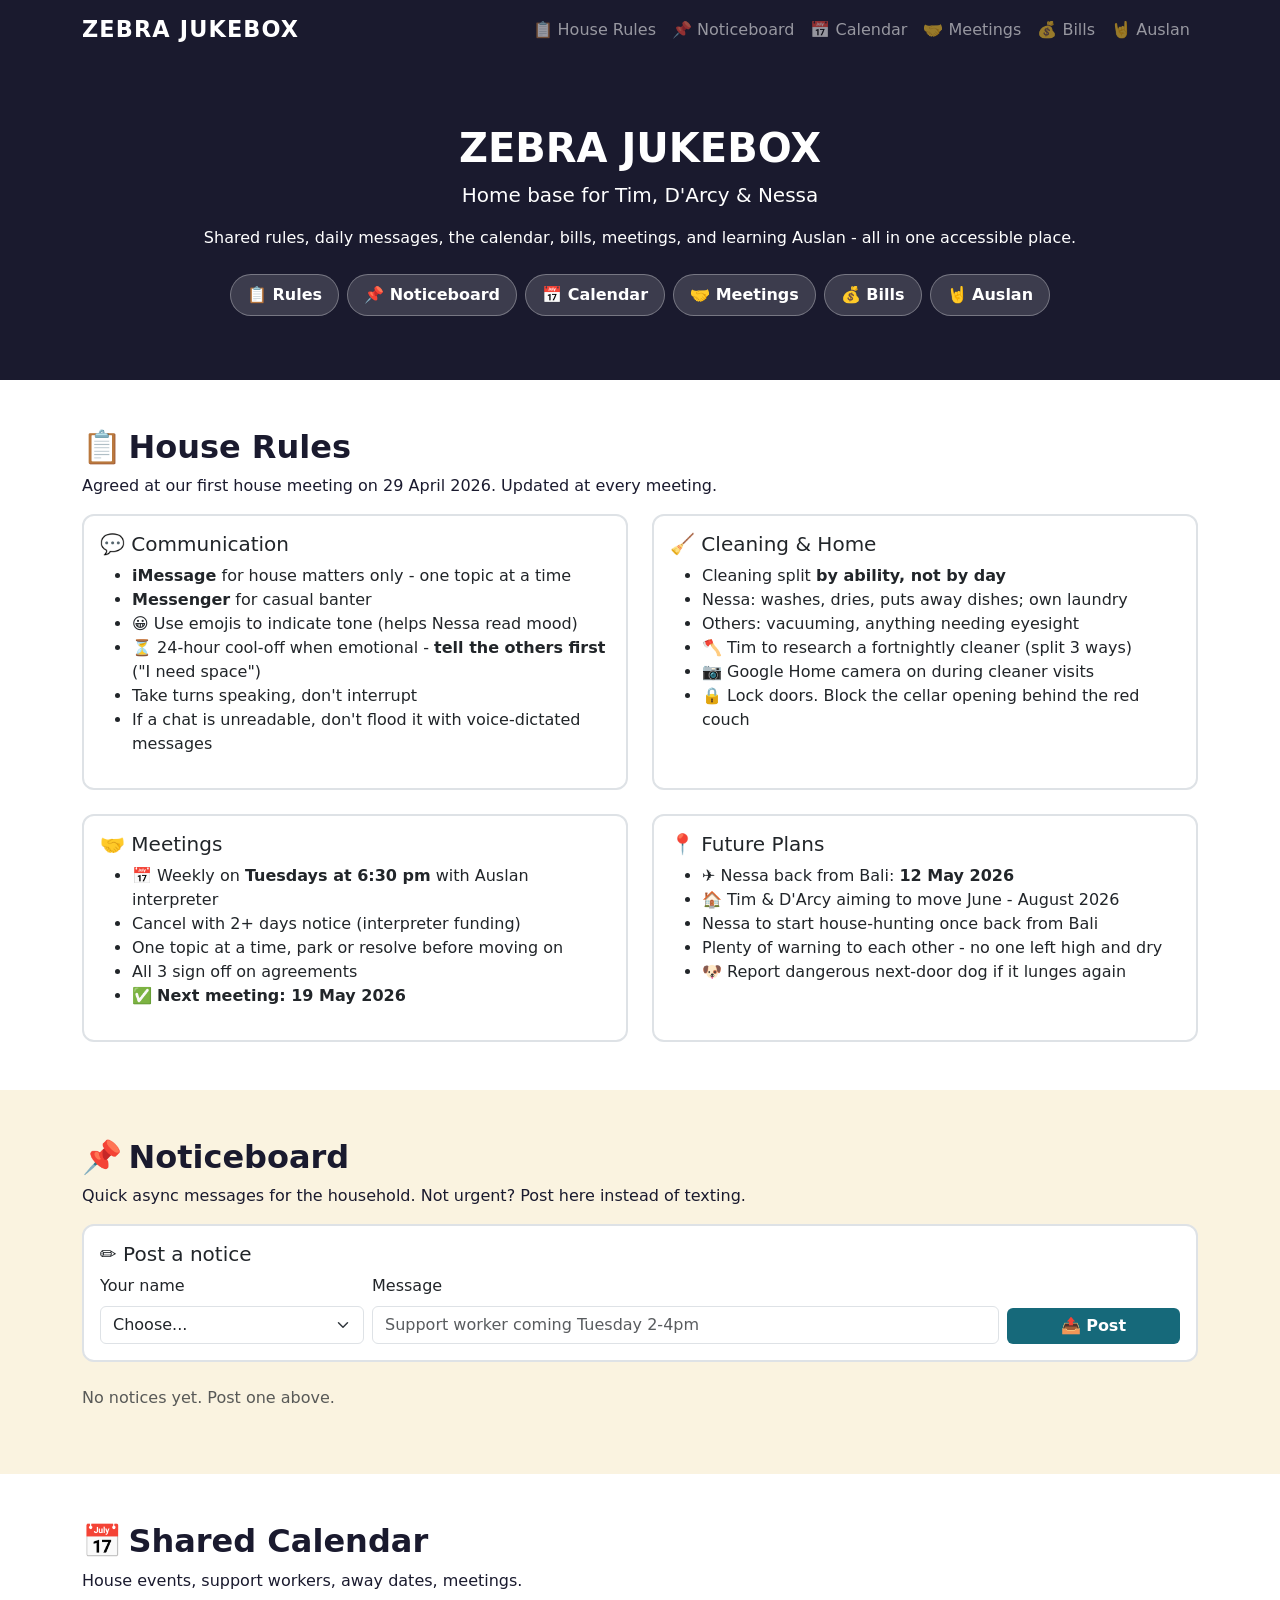
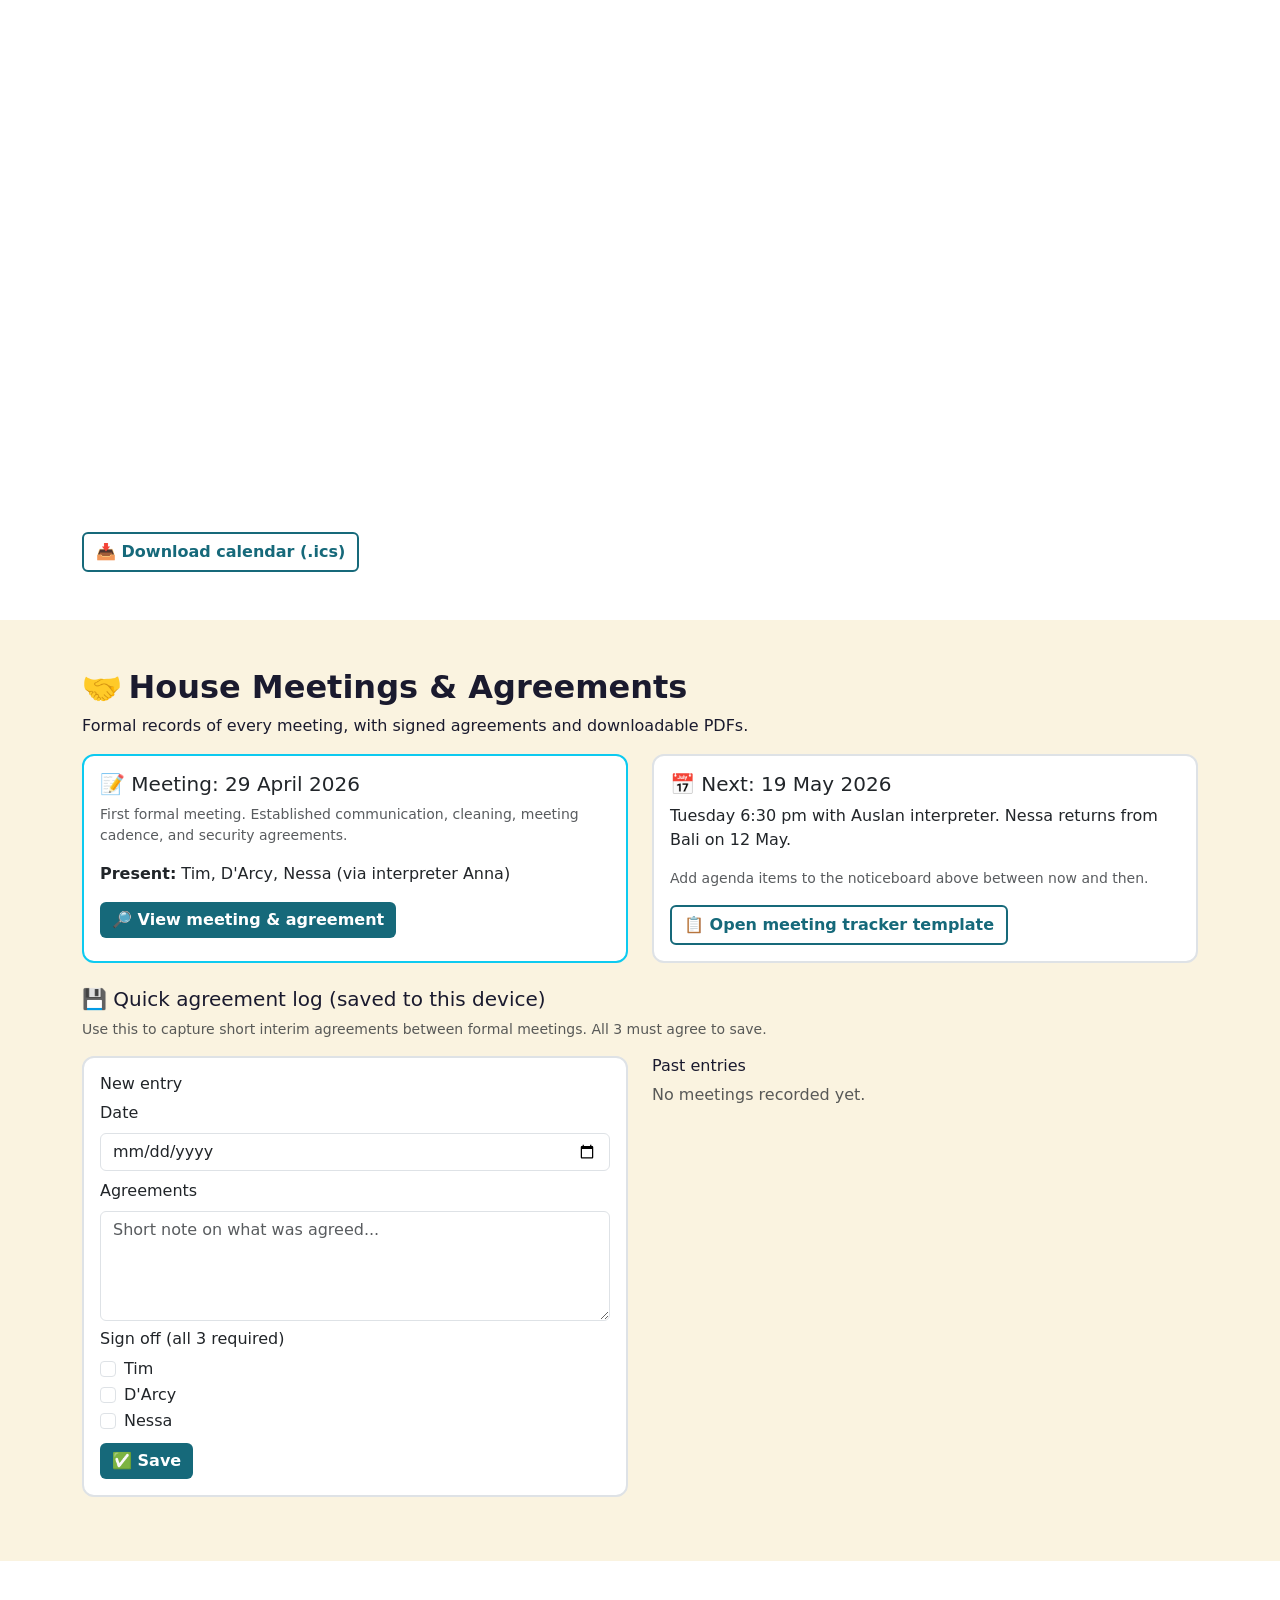
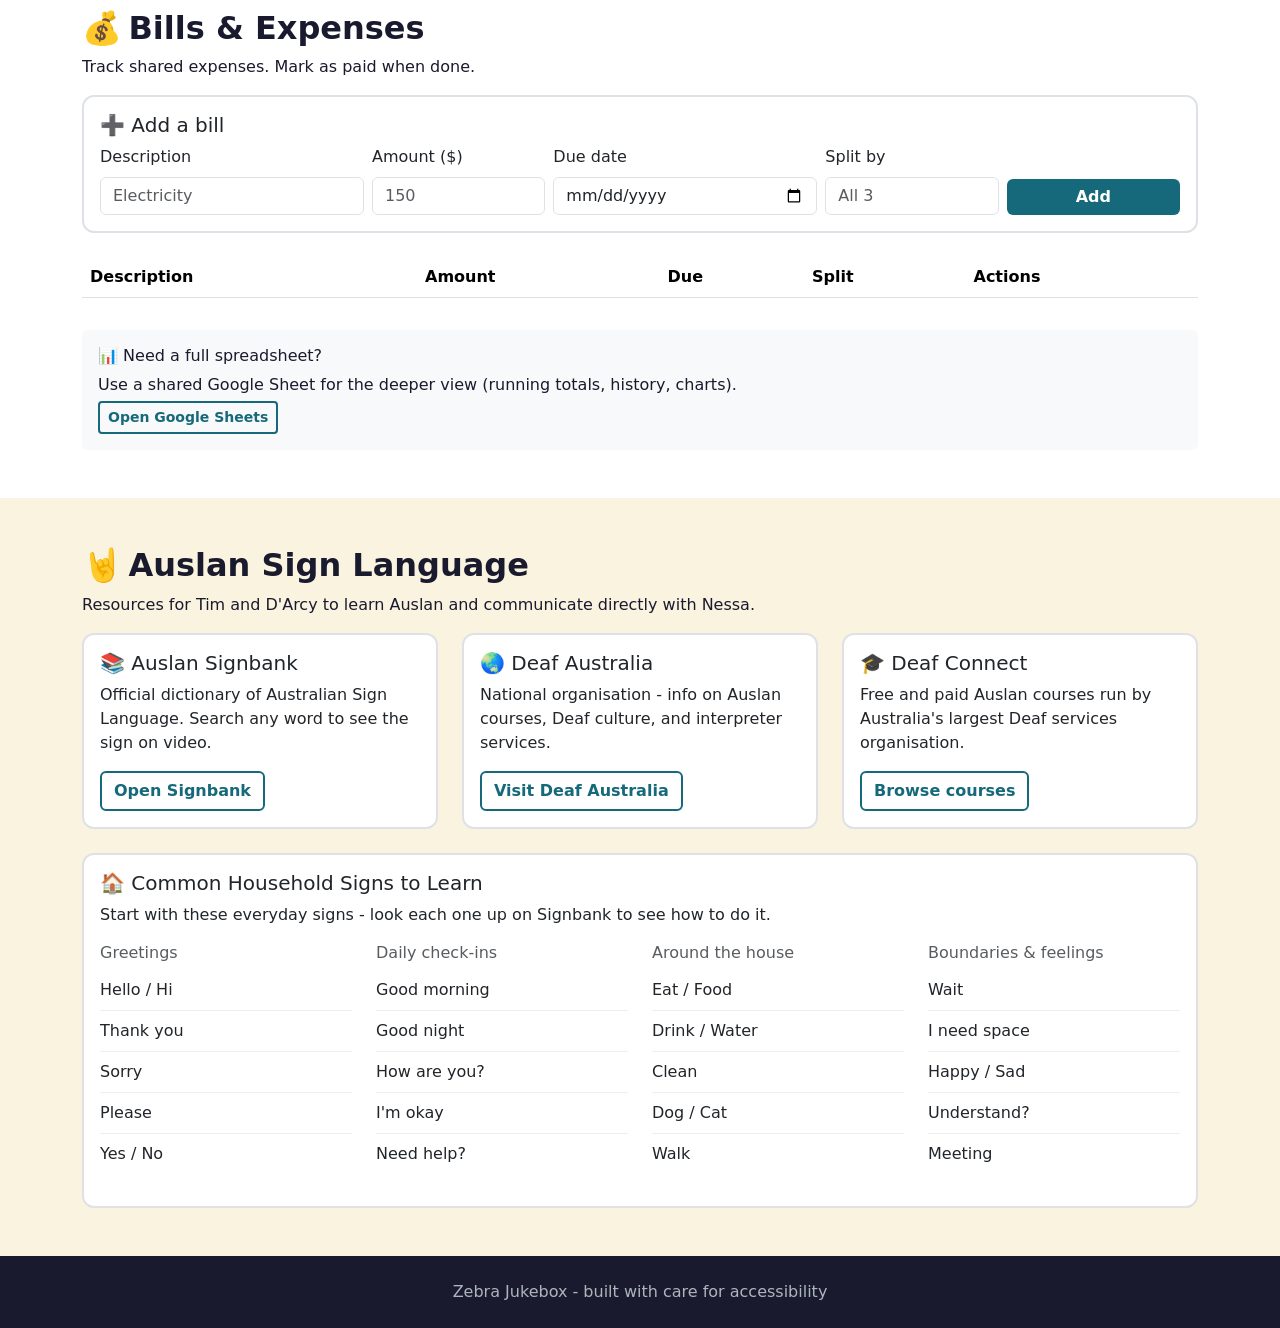
==== index.html @ fd2186f1 "Initial commit" ====
<!DOCTYPE html>
<html lang="en">
<head>
  <meta charset="UTF-8">
  <meta name="viewport" content="width=device-width, initial-scale=1.0">
  <title>Zebra Jukebox - Housemate Hub</title>
  <link rel="stylesheet" href="https://cdn.jsdelivr.net/npm/bootstrap@5.3.3/dist/css/bootstrap.min.css">
  <link rel="stylesheet" href="style.css">
</head>
<body>

<!-- Screen reader announcements -->
<div id="sr-announce" class="visually-hidden" aria-live="polite" aria-atomic="true"></div>

<!-- Skip link -->
<a href="#main" class="skip-link">Skip to main content</a>

<!-- Navbar -->
<nav class="navbar navbar-expand-lg navbar-dark sticky-top" aria-label="Main navigation">
  <div class="container">
    <a class="navbar-brand" href="#">ZEBRA JUKEBOX</a>
    <button class="navbar-toggler" type="button" data-bs-toggle="collapse" data-bs-target="#navbarNav"
      aria-controls="navbarNav" aria-expanded="false" aria-label="Toggle navigation">
      <span class="navbar-toggler-icon"></span>
    </button>
    <div class="collapse navbar-collapse" id="navbarNav">
      <ul class="navbar-nav ms-auto">
        <li class="nav-item"><a class="nav-link" href="#rules"><span aria-hidden="true">&#128203;</span> House Rules</a></li>
        <li class="nav-item"><a class="nav-link" href="#noticeboard"><span aria-hidden="true">&#128204;</span> Noticeboard</a></li>
        <li class="nav-item"><a class="nav-link" href="#calendar"><span aria-hidden="true">&#128197;</span> Calendar</a></li>
        <li class="nav-item"><a class="nav-link" href="#meetings"><span aria-hidden="true">&#129309;</span> Meetings</a></li>
        <li class="nav-item"><a class="nav-link" href="#bills"><span aria-hidden="true">&#128176;</span> Bills</a></li>
        <li class="nav-item"><a class="nav-link" href="#auslan"><span aria-hidden="true">&#129304;</span> Auslan</a></li>
      </ul>
    </div>
  </div>
</nav>

<main id="main">

  <!-- Hero -->
  <section class="hero" aria-labelledby="hero-heading">
    <div class="container text-center">
      <h1 id="hero-heading">ZEBRA JUKEBOX</h1>
      <p class="lead">Home base for Tim, D'Arcy &amp; Nessa</p>
      <p>Shared rules, daily messages, the calendar, bills, meetings, and learning Auslan - all in one accessible place.</p>
      <nav class="quick-links" aria-label="Quick navigation">
        <a href="#rules"><span aria-hidden="true">&#128203;</span> Rules</a>
        <a href="#noticeboard"><span aria-hidden="true">&#128204;</span> Noticeboard</a>
        <a href="#calendar"><span aria-hidden="true">&#128197;</span> Calendar</a>
        <a href="#meetings"><span aria-hidden="true">&#129309;</span> Meetings</a>
        <a href="#bills"><span aria-hidden="true">&#128176;</span> Bills</a>
        <a href="#auslan"><span aria-hidden="true">&#129304;</span> Auslan</a>
      </nav>
    </div>
  </section>

  <!-- HOUSE RULES (first) -->
  <section id="rules" aria-labelledby="rules-heading">
    <div class="container">
      <h2 id="rules-heading"><span aria-hidden="true" class="section-icon">&#128203;</span>House Rules</h2>
      <p>Agreed at our first house meeting on 29 April 2026. Updated at every meeting.</p>

      <div class="row g-4">
        <div class="col-md-6">
          <div class="card h-100">
            <div class="card-body">
              <h3 class="h5"><span aria-hidden="true">&#128172;</span> Communication</h3>
              <ul>
                <li><strong>iMessage</strong> for house matters only - one topic at a time</li>
                <li><strong>Messenger</strong> for casual banter</li>
                <li><span aria-hidden="true">&#128512;</span> Use emojis to indicate tone (helps Nessa read mood)</li>
                <li><span aria-hidden="true">&#9203;</span> 24-hour cool-off when emotional - <strong>tell the others first</strong> ("I need space")</li>
                <li>Take turns speaking, don't interrupt</li>
                <li>If a chat is unreadable, don't flood it with voice-dictated messages</li>
              </ul>
            </div>
          </div>
        </div>
        <div class="col-md-6">
          <div class="card h-100">
            <div class="card-body">
              <h3 class="h5"><span aria-hidden="true">&#129529;</span> Cleaning &amp; Home</h3>
              <ul>
                <li>Cleaning split <strong>by ability, not by day</strong></li>
                <li>Nessa: washes, dries, puts away dishes; own laundry</li>
                <li>Others: vacuuming, anything needing eyesight</li>
                <li><span aria-hidden="true">&#129683;</span> Tim to research a fortnightly cleaner (split 3 ways)</li>
                <li><span aria-hidden="true">&#128247;</span> Google Home camera on during cleaner visits</li>
                <li><span aria-hidden="true">&#128274;</span> Lock doors. Block the cellar opening behind the red couch</li>
              </ul>
            </div>
          </div>
        </div>
        <div class="col-md-6">
          <div class="card h-100">
            <div class="card-body">
              <h3 class="h5"><span aria-hidden="true">&#129309;</span> Meetings</h3>
              <ul>
                <li><span aria-hidden="true">&#128197;</span> Weekly on <strong>Tuesdays at 6:30 pm</strong> with Auslan interpreter</li>
                <li>Cancel with 2+ days notice (interpreter funding)</li>
                <li>One topic at a time, park or resolve before moving on</li>
                <li>All 3 sign off on agreements</li>
                <li><span aria-hidden="true">&#9989;</span> <strong>Next meeting: 19 May 2026</strong></li>
              </ul>
            </div>
          </div>
        </div>
        <div class="col-md-6">
          <div class="card h-100">
            <div class="card-body">
              <h3 class="h5"><span aria-hidden="true">&#128205;</span> Future Plans</h3>
              <ul>
                <li><span aria-hidden="true">&#9992;&#65039;</span> Nessa back from Bali: <strong>12 May 2026</strong></li>
                <li><span aria-hidden="true">&#127968;</span> Tim &amp; D'Arcy aiming to move June - August 2026</li>
                <li>Nessa to start house-hunting once back from Bali</li>
                <li>Plenty of warning to each other - no one left high and dry</li>
                <li><span aria-hidden="true">&#128054;</span> Report dangerous next-door dog if it lunges again</li>
              </ul>
            </div>
          </div>
        </div>
      </div>
    </div>
  </section>

  <!-- NOTICEBOARD -->
  <section id="noticeboard" aria-labelledby="notice-heading">
    <div class="container">
      <h2 id="notice-heading"><span aria-hidden="true" class="section-icon">&#128204;</span>Noticeboard</h2>
      <p>Quick async messages for the household. Not urgent? Post here instead of texting.</p>

      <div class="card mb-4">
        <div class="card-body">
          <h3 class="h5"><span aria-hidden="true">&#9999;&#65039;</span> Post a notice</h3>
          <div class="row g-2">
            <div class="col-md-3">
              <label for="notice-from" class="form-label">Your name</label>
              <select class="form-select" id="notice-from">
                <option value="">Choose...</option>
                <option>Tim</option>
                <option>D'Arcy</option>
                <option>Nessa</option>
              </select>
            </div>
            <div class="col-md-7">
              <label for="notice-msg" class="form-label">Message</label>
              <input type="text" class="form-control" id="notice-msg" placeholder="Support worker coming Tuesday 2-4pm">
            </div>
            <div class="col-md-2 d-flex align-items-end">
              <button class="btn btn-zj w-100" onclick="addNotice()">
                <span aria-hidden="true">&#128228;</span> Post
              </button>
            </div>
          </div>
        </div>
      </div>

      <div id="notices-list" aria-label="Posted notices"></div>
    </div>
  </section>

  <!-- CALENDAR -->
  <section id="calendar" aria-labelledby="cal-heading">
    <div class="container">
      <h2 id="cal-heading"><span aria-hidden="true" class="section-icon">&#128197;</span>Shared Calendar</h2>
      <p>House events, support workers, away dates, meetings.</p>

      <iframe class="calendar-iframe"
        src="https://calendar.google.com/calendar/embed?src=507b7b991e14cd767316d0cd3e65ece99f342fbd92d24ec25e9daf4a44a866b8%40group.calendar.google.com&ctz=Australia%2FPerth"
        title="Shared house Google Calendar"
        loading="lazy"></iframe>

      <div class="mt-3">
        <a href="https://calendar.google.com/calendar/ical/507b7b991e14cd767316d0cd3e65ece99f342fbd92d24ec25e9daf4a44a866b8%40group.calendar.google.com/private-b4e242bc9c3e9f619cc2512376150fb9/basic.ics"
          class="btn btn-outline-zj" download>
          <span aria-hidden="true">&#128229;</span> Download calendar (.ics)
        </a>
      </div>
    </div>
  </section>

  <!-- MEETINGS -->
  <section id="meetings" aria-labelledby="meetings-heading">
    <div class="container">
      <h2 id="meetings-heading"><span aria-hidden="true" class="section-icon">&#129309;</span>House Meetings &amp; Agreements</h2>
      <p>Formal records of every meeting, with signed agreements and downloadable PDFs.</p>

      <div class="row g-4">
        <div class="col-lg-6">
          <div class="card h-100 border-2 border-info">
            <div class="card-body">
              <h3 class="h5"><span aria-hidden="true">&#128221;</span> Meeting: 29 April 2026</h3>
              <p class="text-muted small">First formal meeting. Established communication, cleaning, meeting cadence, and security agreements.</p>
              <p><strong>Present:</strong> Tim, D'Arcy, Nessa (via interpreter Anna)</p>
              <a href="meeting-2026-04-29.html" class="btn btn-zj">
                <span aria-hidden="true">&#128270;</span> View meeting &amp; agreement
              </a>
            </div>
          </div>
        </div>

        <div class="col-lg-6">
          <div class="card h-100">
            <div class="card-body">
              <h3 class="h5"><span aria-hidden="true">&#128197;</span> Next: 19 May 2026</h3>
              <p>Tuesday 6:30 pm with Auslan interpreter. Nessa returns from Bali on 12 May.</p>
              <p class="text-muted small">Add agenda items to the noticeboard above between now and then.</p>
              <a href="minutes-04-29.html" class="btn btn-outline-zj">
                <span aria-hidden="true">&#128203;</span> Open meeting tracker template
              </a>
            </div>
          </div>
        </div>
      </div>

      <!-- Quick local meeting log -->
      <div class="mt-4">
        <h3 class="h5"><span aria-hidden="true">&#128190;</span> Quick agreement log (saved to this device)</h3>
        <p class="text-muted small">Use this to capture short interim agreements between formal meetings. All 3 must agree to save.</p>
        <div class="row">
          <div class="col-lg-6 mb-3">
            <div class="card">
              <div class="card-body">
                <h4 class="h6">New entry</h4>
                <div class="mb-2">
                  <label for="meeting-date" class="form-label">Date</label>
                  <input type="date" class="form-control" id="meeting-date">
                </div>
                <div class="mb-2">
                  <label for="meeting-agreements" class="form-label">Agreements</label>
                  <textarea class="form-control" id="meeting-agreements" rows="4" placeholder="Short note on what was agreed..."></textarea>
                </div>
                <fieldset>
                  <legend class="h6">Sign off (all 3 required)</legend>
                  <div class="form-check"><input class="form-check-input" type="checkbox" id="sig-Tim"><label class="form-check-label" for="sig-Tim">Tim</label></div>
                  <div class="form-check"><input class="form-check-input" type="checkbox" id="sig-DArcy"><label class="form-check-label" for="sig-DArcy">D'Arcy</label></div>
                  <div class="form-check"><input class="form-check-input" type="checkbox" id="sig-Nessa"><label class="form-check-label" for="sig-Nessa">Nessa</label></div>
                </fieldset>
                <button class="btn btn-zj mt-2" onclick="saveMeeting()"><span aria-hidden="true">&#9989;</span> Save</button>
              </div>
            </div>
          </div>
          <div class="col-lg-6">
            <h4 class="h6">Past entries</h4>
            <div id="meetings-list"></div>
          </div>
        </div>
      </div>
    </div>
  </section>

  <!-- BILLS -->
  <section id="bills" aria-labelledby="bills-heading">
    <div class="container">
      <h2 id="bills-heading"><span aria-hidden="true" class="section-icon">&#128176;</span>Bills &amp; Expenses</h2>
      <p>Track shared expenses. Mark as paid when done.</p>

      <div class="card mb-4">
        <div class="card-body">
          <h3 class="h5"><span aria-hidden="true">&#10133;</span> Add a bill</h3>
          <div class="row g-2">
            <div class="col-md-3">
              <label for="bill-desc" class="form-label">Description</label>
              <input type="text" class="form-control" id="bill-desc" placeholder="Electricity">
            </div>
            <div class="col-md-2">
              <label for="bill-amount" class="form-label">Amount ($)</label>
              <input type="number" class="form-control" id="bill-amount" placeholder="150" step="0.01">
            </div>
            <div class="col-md-3">
              <label for="bill-due" class="form-label">Due date</label>
              <input type="date" class="form-control" id="bill-due">
            </div>
            <div class="col-md-2">
              <label for="bill-who" class="form-label">Split by</label>
              <input type="text" class="form-control" id="bill-who" placeholder="All 3">
            </div>
            <div class="col-md-2 d-flex align-items-end">
              <button class="btn btn-zj w-100" onclick="addBill()">Add</button>
            </div>
          </div>
        </div>
      </div>

      <div class="table-responsive">
        <table class="table table-striped" aria-label="Bills and expenses">
          <thead>
            <tr>
              <th scope="col">Description</th>
              <th scope="col">Amount</th>
              <th scope="col">Due</th>
              <th scope="col">Split</th>
              <th scope="col">Actions</th>
            </tr>
          </thead>
          <tbody id="bills-body"></tbody>
        </table>
      </div>

      <div class="mt-3 p-3 bg-light rounded">
        <h3 class="h6"><span aria-hidden="true">&#128202;</span> Need a full spreadsheet?</h3>
        <p class="mb-1">Use a shared Google Sheet for the deeper view (running totals, history, charts).</p>
        <a href="https://docs.google.com/spreadsheets" class="btn btn-sm btn-outline-zj" target="_blank" rel="noopener">
          Open Google Sheets
        </a>
      </div>
    </div>
  </section>

  <!-- AUSLAN -->
  <section id="auslan" aria-labelledby="auslan-heading">
    <div class="container">
      <h2 id="auslan-heading"><span aria-hidden="true" class="section-icon">&#129304;</span>Auslan Sign Language</h2>
      <p>Resources for Tim and D'Arcy to learn Auslan and communicate directly with Nessa.</p>

      <div class="row g-4">
        <div class="col-md-4">
          <div class="card auslan-card h-100">
            <div class="card-body">
              <h3 class="h5"><span aria-hidden="true">&#128218;</span> Auslan Signbank</h3>
              <p>Official dictionary of Australian Sign Language. Search any word to see the sign on video.</p>
              <a href="https://www.auslan.org.au/" class="btn btn-outline-zj" target="_blank" rel="noopener">
                Open Signbank
              </a>
            </div>
          </div>
        </div>
        <div class="col-md-4">
          <div class="card auslan-card h-100">
            <div class="card-body">
              <h3 class="h5"><span aria-hidden="true">&#127759;</span> Deaf Australia</h3>
              <p>National organisation - info on Auslan courses, Deaf culture, and interpreter services.</p>
              <a href="https://deafaustralia.org.au/" class="btn btn-outline-zj" target="_blank" rel="noopener">
                Visit Deaf Australia
              </a>
            </div>
          </div>
        </div>
        <div class="col-md-4">
          <div class="card auslan-card h-100">
            <div class="card-body">
              <h3 class="h5"><span aria-hidden="true">&#127891;</span> Deaf Connect</h3>
              <p>Free and paid Auslan courses run by Australia's largest Deaf services organisation.</p>
              <a href="https://www.deafconnect.org.au/" class="btn btn-outline-zj" target="_blank" rel="noopener">
                Browse courses
              </a>
            </div>
          </div>
        </div>
      </div>

      <div class="card mt-4">
        <div class="card-body">
          <h3 class="h5"><span aria-hidden="true">&#127968;</span> Common Household Signs to Learn</h3>
          <p>Start with these everyday signs - look each one up on Signbank to see how to do it.</p>
          <div class="row">
            <div class="col-sm-6 col-lg-3">
              <h4 class="h6 text-muted">Greetings</h4>
              <ul class="list-unstyled">
                <li class="house-rule">Hello / Hi</li>
                <li class="house-rule">Thank you</li>
                <li class="house-rule">Sorry</li>
                <li class="house-rule">Please</li>
                <li class="house-rule">Yes / No</li>
              </ul>
            </div>
            <div class="col-sm-6 col-lg-3">
              <h4 class="h6 text-muted">Daily check-ins</h4>
              <ul class="list-unstyled">
                <li class="house-rule">Good morning</li>
                <li class="house-rule">Good night</li>
                <li class="house-rule">How are you?</li>
                <li class="house-rule">I'm okay</li>
                <li class="house-rule">Need help?</li>
              </ul>
            </div>
            <div class="col-sm-6 col-lg-3">
              <h4 class="h6 text-muted">Around the house</h4>
              <ul class="list-unstyled">
                <li class="house-rule">Eat / Food</li>
                <li class="house-rule">Drink / Water</li>
                <li class="house-rule">Clean</li>
                <li class="house-rule">Dog / Cat</li>
                <li class="house-rule">Walk</li>
              </ul>
            </div>
            <div class="col-sm-6 col-lg-3">
              <h4 class="h6 text-muted">Boundaries &amp; feelings</h4>
              <ul class="list-unstyled">
                <li class="house-rule">Wait</li>
                <li class="house-rule">I need space</li>
                <li class="house-rule">Happy / Sad</li>
                <li class="house-rule">Understand?</li>
                <li class="house-rule">Meeting</li>
              </ul>
            </div>
          </div>
        </div>
      </div>
    </div>
  </section>

</main>

<footer>
  <div class="container text-center">
    <p class="mb-0">Zebra Jukebox - built with care for accessibility</p>
  </div>
</footer>

<script src="https://cdn.jsdelivr.net/npm/bootstrap@5.3.3/dist/js/bootstrap.bundle.min.js"></script>
<script src="app.js"></script>

</body>
</html>
---- style.css ----
:root {
  --zj-dark: #1a1a2e;
  --zj-teal: #16697a;
  --zj-coral: #db6400;
  --zj-cream: #faf3e0;
  --zj-light: #f8f9fa;
}

.skip-link {
  position: absolute;
  top: -100%;
  left: 0;
  background: var(--zj-dark);
  color: #fff;
  padding: 0.75rem 1.5rem;
  z-index: 9999;
  font-size: 1rem;
}

.skip-link:focus {
  top: 0;
}

body {
  font-family: system-ui, -apple-system, "Segoe UI", Roboto, sans-serif;
  color: #1a1a2e;
  background: var(--zj-cream);
}

h1, h2, h3, h4 {
  font-weight: 700;
}

.navbar {
  background: var(--zj-dark) !important;
}

.navbar-brand {
  font-weight: 800;
  letter-spacing: 0.05em;
  font-size: 1.4rem;
}

section {
  padding: 3rem 0;
}

section:nth-child(even) {
  background: #fff;
}

.card {
  border: 2px solid #dee2e6;
  border-radius: 0.75rem;
}

.card:focus-within {
  outline: 3px solid var(--zj-teal);
  outline-offset: 2px;
}

.btn-zj {
  background: var(--zj-teal);
  color: #fff;
  border: none;
  font-weight: 600;
}

.btn-zj:hover, .btn-zj:focus {
  background: #124e5a;
  color: #fff;
}

.btn-outline-zj {
  border: 2px solid var(--zj-teal);
  color: var(--zj-teal);
  font-weight: 600;
}

.btn-outline-zj:hover, .btn-outline-zj:focus {
  background: var(--zj-teal);
  color: #fff;
}

.hero {
  background: var(--zj-dark);
  color: #fff;
  padding: 4rem 0;
}

.hero h1 {
  font-size: 2.5rem;
}

.badge-status {
  font-size: 0.85rem;
  padding: 0.4em 0.8em;
}

.noticeboard-post {
  border-left: 4px solid var(--zj-teal);
  padding: 0.75rem 1rem;
  margin-bottom: 1rem;
  background: #fff;
  border-radius: 0 0.5rem 0.5rem 0;
}

.noticeboard-post .post-meta {
  font-size: 0.85rem;
  color: #666;
}

.bill-paid {
  text-decoration: line-through;
  opacity: 0.6;
}

.signature-box {
  border: 2px dashed #adb5bd;
  border-radius: 0.5rem;
  padding: 1rem;
  text-align: center;
  min-height: 80px;
}

.signature-box.signed {
  border-color: var(--zj-teal);
  background: #e8f5f5;
}

.auslan-card {
  transition: transform 0.2s;
}

.auslan-card:hover {
  transform: translateY(-2px);
}

.calendar-iframe {
  border: 0;
  width: 100%;
  height: 500px;
  border-radius: 0.5rem;
}

.house-rule {
  padding: 0.5rem 0;
  border-bottom: 1px solid #eee;
}

.house-rule:last-child {
  border-bottom: none;
}

footer {
  background: var(--zj-dark);
  color: #adb5bd;
  padding: 1.5rem 0;
}

*:focus-visible {
  outline: 3px solid var(--zj-coral);
  outline-offset: 2px;
}

@media (max-width: 768px) {
  .hero h1 { font-size: 1.8rem; }
  section { padding: 2rem 0; }
  .calendar-iframe { height: 350px; }
}

/* Section icon emojis */
.section-icon {
  display: inline-block;
  margin-right: 0.4rem;
}

/* Quick links on hero */
.quick-links {
  display: flex;
  flex-wrap: wrap;
  gap: 0.5rem;
  justify-content: center;
  margin-top: 1.5rem;
}

.quick-links a {
  background: rgba(255, 255, 255, 0.15);
  color: #fff;
  padding: 0.5rem 1rem;
  border-radius: 2rem;
  text-decoration: none;
  font-weight: 600;
  border: 1px solid rgba(255, 255, 255, 0.3);
}

.quick-links a:hover, .quick-links a:focus {
  background: rgba(255, 255, 255, 0.3);
}

/* Meeting page transcript */
.speaker {
  display: inline-block;
  font-weight: 700;
  padding: 0.1rem 0.5rem;
  border-radius: 0.25rem;
  margin-right: 0.4rem;
  font-size: 0.9rem;
  letter-spacing: 0.03em;
}

.speaker-tim {
  background: #16697a;
  color: #fff;
}

.speaker-darcy {
  background: #db6400;
  color: #fff;
}

.speaker-nessa {
  background: #6f42c1;
  color: #fff;
}

.speaker-anna {
  background: #6c757d;
  color: #fff;
}

.accordion-button {
  font-weight: 600;
}

.accordion-button:not(.collapsed) {
  background: #e8f5f5;
  color: var(--zj-dark);
}

/* Signature display */
.signature-date {
  font-style: italic;
}

#agreement-printable {
  background: #fff;
}

#agreement-printable h4 {
  color: var(--zj-teal);
  margin-top: 1rem;
}

/* Print styles for the agreement */
@media print {
  body * { visibility: hidden; }
  #agreement-printable, #agreement-printable * { visibility: visible; }
  #agreement-printable {
    position: absolute;
    left: 0;
    top: 0;
    width: 100%;
    border: none !important;
    padding: 0 !important;
  }
  nav, footer, .btn, .skip-link { display: none !important; }
}
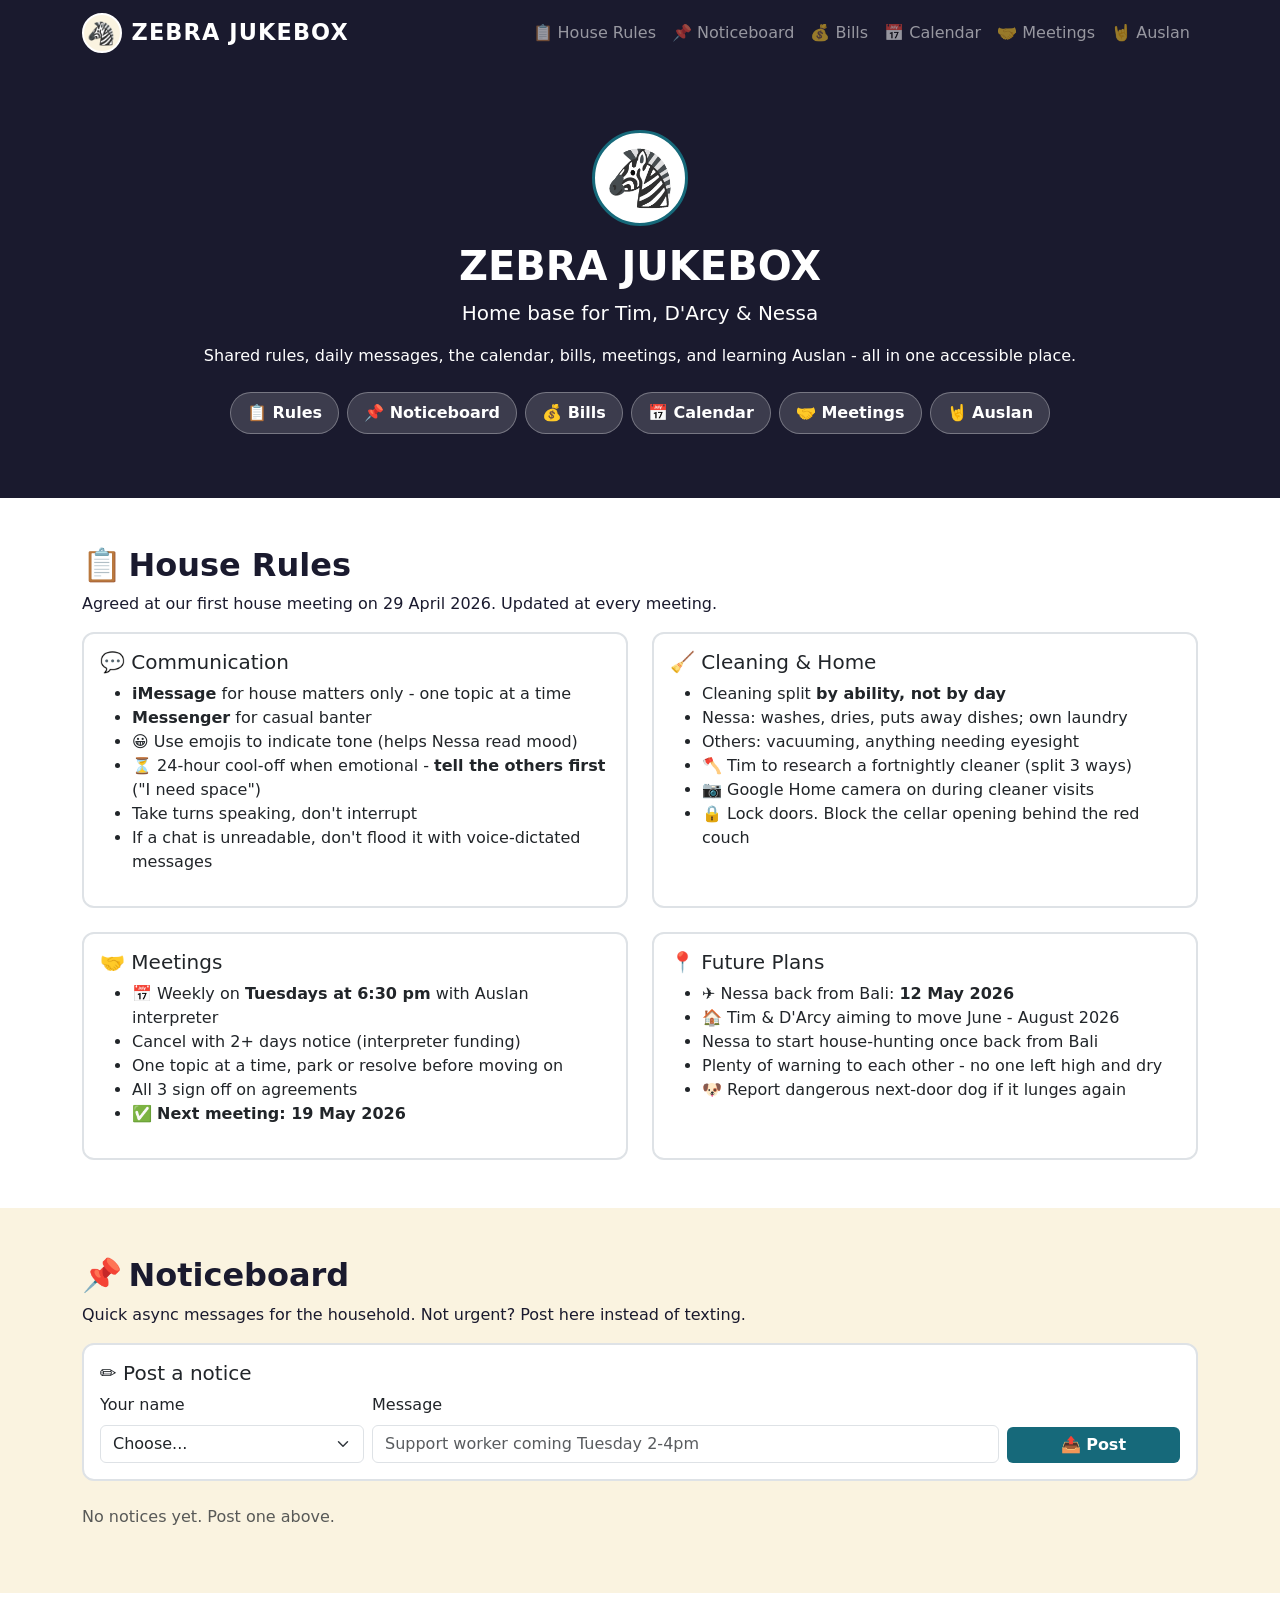
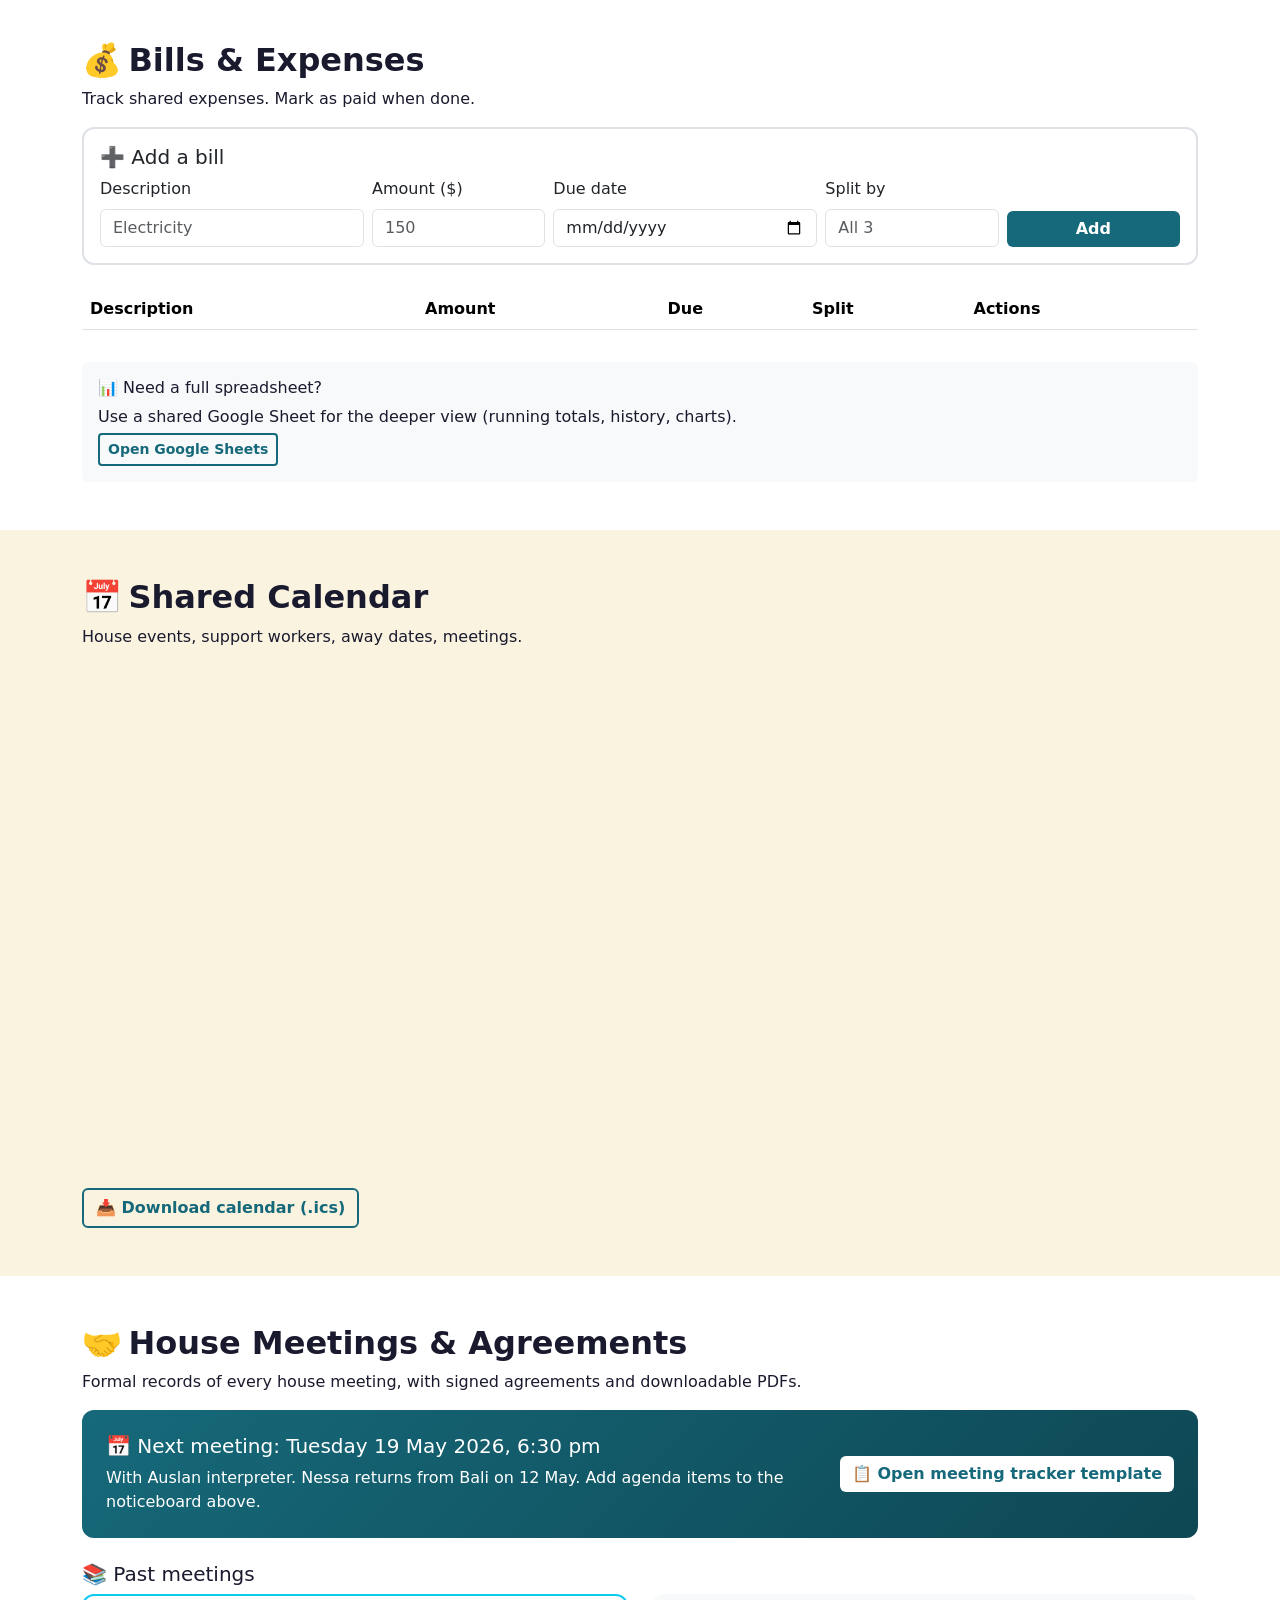
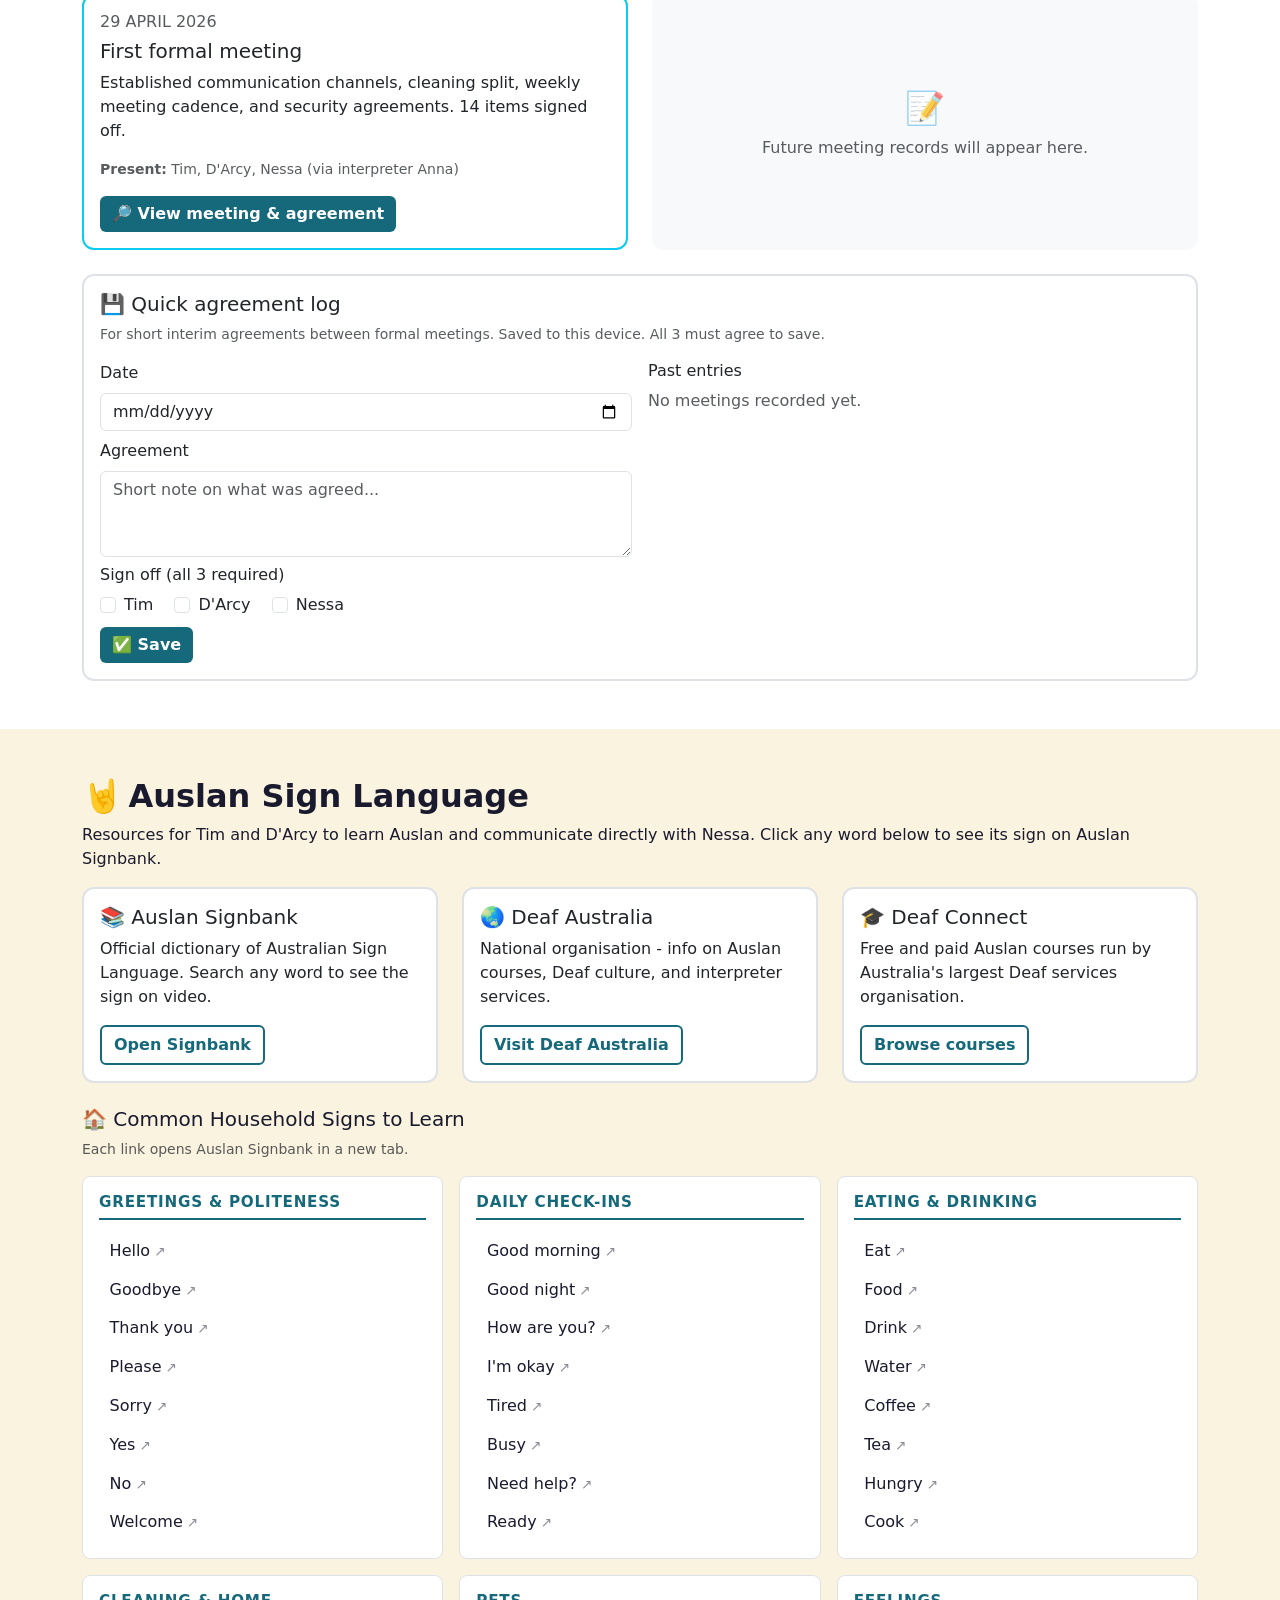
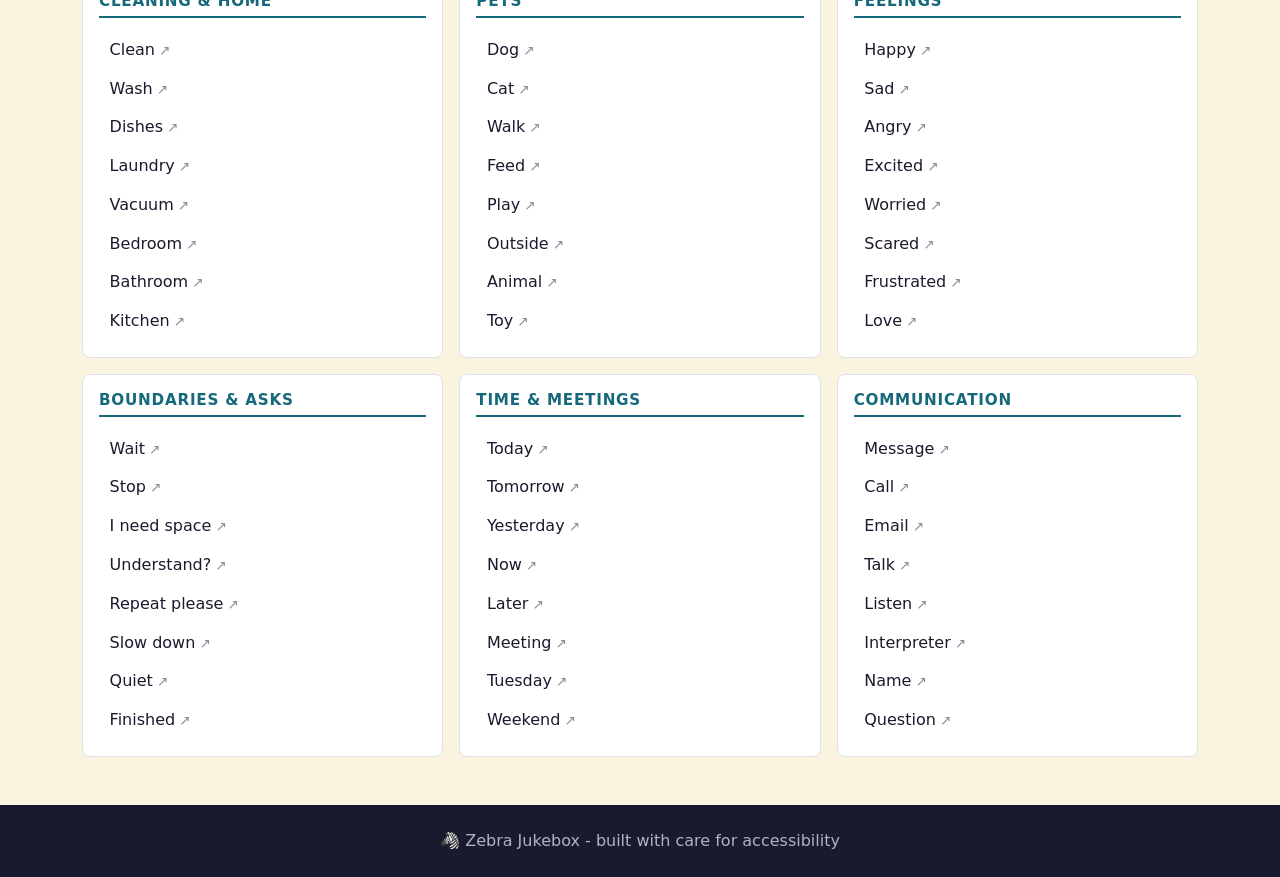
==== commit fd746d82: "Update logo to zebra emoji" ====
--- a/index.html
+++ b/index.html
@@ -4,21 +4,22 @@
   <meta charset="UTF-8">
   <meta name="viewport" content="width=device-width, initial-scale=1.0">
   <title>Zebra Jukebox - Housemate Hub</title>
+  <link rel="icon" href="data:image/svg+xml,<svg xmlns=%22http://www.w3.org/2000/svg%22 viewBox=%220 0 100 100%22><text y=%22.9em%22 font-size=%2290%22>%F0%9F%A6%93</text></svg>">
   <link rel="stylesheet" href="https://cdn.jsdelivr.net/npm/bootstrap@5.3.3/dist/css/bootstrap.min.css">
   <link rel="stylesheet" href="style.css">
 </head>
 <body>
 
-<!-- Screen reader announcements -->
 <div id="sr-announce" class="visually-hidden" aria-live="polite" aria-atomic="true"></div>
 
-<!-- Skip link -->
 <a href="#main" class="skip-link">Skip to main content</a>
 
-<!-- Navbar -->
 <nav class="navbar navbar-expand-lg navbar-dark sticky-top" aria-label="Main navigation">
   <div class="container">
-    <a class="navbar-brand" href="#">ZEBRA JUKEBOX</a>
+    <a class="navbar-brand" href="#">
+      <span class="logo-circle" aria-hidden="true">&#129427;</span>
+      ZEBRA JUKEBOX
+    </a>
     <button class="navbar-toggler" type="button" data-bs-toggle="collapse" data-bs-target="#navbarNav"
       aria-controls="navbarNav" aria-expanded="false" aria-label="Toggle navigation">
       <span class="navbar-toggler-icon"></span>
@@ -27,9 +28,9 @@
       <ul class="navbar-nav ms-auto">
         <li class="nav-item"><a class="nav-link" href="#rules"><span aria-hidden="true">&#128203;</span> House Rules</a></li>
         <li class="nav-item"><a class="nav-link" href="#noticeboard"><span aria-hidden="true">&#128204;</span> Noticeboard</a></li>
+        <li class="nav-item"><a class="nav-link" href="#bills"><span aria-hidden="true">&#128176;</span> Bills</a></li>
         <li class="nav-item"><a class="nav-link" href="#calendar"><span aria-hidden="true">&#128197;</span> Calendar</a></li>
         <li class="nav-item"><a class="nav-link" href="#meetings"><span aria-hidden="true">&#129309;</span> Meetings</a></li>
-        <li class="nav-item"><a class="nav-link" href="#bills"><span aria-hidden="true">&#128176;</span> Bills</a></li>
         <li class="nav-item"><a class="nav-link" href="#auslan"><span aria-hidden="true">&#129304;</span> Auslan</a></li>
       </ul>
     </div>
@@ -41,15 +42,16 @@
   <!-- Hero -->
   <section class="hero" aria-labelledby="hero-heading">
     <div class="container text-center">
+      <div class="logo-circle logo-circle-large" aria-hidden="true">&#129427;</div>
       <h1 id="hero-heading">ZEBRA JUKEBOX</h1>
       <p class="lead">Home base for Tim, D'Arcy &amp; Nessa</p>
       <p>Shared rules, daily messages, the calendar, bills, meetings, and learning Auslan - all in one accessible place.</p>
       <nav class="quick-links" aria-label="Quick navigation">
         <a href="#rules"><span aria-hidden="true">&#128203;</span> Rules</a>
         <a href="#noticeboard"><span aria-hidden="true">&#128204;</span> Noticeboard</a>
+        <a href="#bills"><span aria-hidden="true">&#128176;</span> Bills</a>
         <a href="#calendar"><span aria-hidden="true">&#128197;</span> Calendar</a>
         <a href="#meetings"><span aria-hidden="true">&#129309;</span> Meetings</a>
-        <a href="#bills"><span aria-hidden="true">&#128176;</span> Bills</a>
         <a href="#auslan"><span aria-hidden="true">&#129304;</span> Auslan</a>
       </nav>
     </div>
@@ -160,97 +162,7 @@
     </div>
   </section>
 
-  <!-- CALENDAR -->
-  <section id="calendar" aria-labelledby="cal-heading">
-    <div class="container">
-      <h2 id="cal-heading"><span aria-hidden="true" class="section-icon">&#128197;</span>Shared Calendar</h2>
-      <p>House events, support workers, away dates, meetings.</p>
-
-      <iframe class="calendar-iframe"
-        src="https://calendar.google.com/calendar/embed?src=507b7b991e14cd767316d0cd3e65ece99f342fbd92d24ec25e9daf4a44a866b8%40group.calendar.google.com&ctz=Australia%2FPerth"
-        title="Shared house Google Calendar"
-        loading="lazy"></iframe>
-
-      <div class="mt-3">
-        <a href="https://calendar.google.com/calendar/ical/507b7b991e14cd767316d0cd3e65ece99f342fbd92d24ec25e9daf4a44a866b8%40group.calendar.google.com/private-b4e242bc9c3e9f619cc2512376150fb9/basic.ics"
-          class="btn btn-outline-zj" download>
-          <span aria-hidden="true">&#128229;</span> Download calendar (.ics)
-        </a>
-      </div>
-    </div>
-  </section>
-
-  <!-- MEETINGS -->
-  <section id="meetings" aria-labelledby="meetings-heading">
-    <div class="container">
-      <h2 id="meetings-heading"><span aria-hidden="true" class="section-icon">&#129309;</span>House Meetings &amp; Agreements</h2>
-      <p>Formal records of every meeting, with signed agreements and downloadable PDFs.</p>
-
-      <div class="row g-4">
-        <div class="col-lg-6">
-          <div class="card h-100 border-2 border-info">
-            <div class="card-body">
-              <h3 class="h5"><span aria-hidden="true">&#128221;</span> Meeting: 29 April 2026</h3>
-              <p class="text-muted small">First formal meeting. Established communication, cleaning, meeting cadence, and security agreements.</p>
-              <p><strong>Present:</strong> Tim, D'Arcy, Nessa (via interpreter Anna)</p>
-              <a href="meeting-2026-04-29.html" class="btn btn-zj">
-                <span aria-hidden="true">&#128270;</span> View meeting &amp; agreement
-              </a>
-            </div>
-          </div>
-        </div>
-
-        <div class="col-lg-6">
-          <div class="card h-100">
-            <div class="card-body">
-              <h3 class="h5"><span aria-hidden="true">&#128197;</span> Next: 19 May 2026</h3>
-              <p>Tuesday 6:30 pm with Auslan interpreter. Nessa returns from Bali on 12 May.</p>
-              <p class="text-muted small">Add agenda items to the noticeboard above between now and then.</p>
-              <a href="minutes-04-29.html" class="btn btn-outline-zj">
-                <span aria-hidden="true">&#128203;</span> Open meeting tracker template
-              </a>
-            </div>
-          </div>
-        </div>
-      </div>
-
-      <!-- Quick local meeting log -->
-      <div class="mt-4">
-        <h3 class="h5"><span aria-hidden="true">&#128190;</span> Quick agreement log (saved to this device)</h3>
-        <p class="text-muted small">Use this to capture short interim agreements between formal meetings. All 3 must agree to save.</p>
-        <div class="row">
-          <div class="col-lg-6 mb-3">
-            <div class="card">
-              <div class="card-body">
-                <h4 class="h6">New entry</h4>
-                <div class="mb-2">
-                  <label for="meeting-date" class="form-label">Date</label>
-                  <input type="date" class="form-control" id="meeting-date">
-                </div>
-                <div class="mb-2">
-                  <label for="meeting-agreements" class="form-label">Agreements</label>
-                  <textarea class="form-control" id="meeting-agreements" rows="4" placeholder="Short note on what was agreed..."></textarea>
-                </div>
-                <fieldset>
-                  <legend class="h6">Sign off (all 3 required)</legend>
-                  <div class="form-check"><input class="form-check-input" type="checkbox" id="sig-Tim"><label class="form-check-label" for="sig-Tim">Tim</label></div>
-                  <div class="form-check"><input class="form-check-input" type="checkbox" id="sig-DArcy"><label class="form-check-label" for="sig-DArcy">D'Arcy</label></div>
-                  <div class="form-check"><input class="form-check-input" type="checkbox" id="sig-Nessa"><label class="form-check-label" for="sig-Nessa">Nessa</label></div>
-                </fieldset>
-                <button class="btn btn-zj mt-2" onclick="saveMeeting()"><span aria-hidden="true">&#9989;</span> Save</button>
-              </div>
-            </div>
-          </div>
-          <div class="col-lg-6">
-            <h4 class="h6">Past entries</h4>
-            <div id="meetings-list"></div>
-          </div>
-        </div>
-      </div>
-    </div>
-  </section>
-
-  <!-- BILLS -->
+  <!-- BILLS (moved up) -->
   <section id="bills" aria-labelledby="bills-heading">
     <div class="container">
       <h2 id="bills-heading"><span aria-hidden="true" class="section-icon">&#128176;</span>Bills &amp; Expenses</h2>
@@ -308,13 +220,115 @@
     </div>
   </section>
 
+  <!-- CALENDAR -->
+  <section id="calendar" aria-labelledby="cal-heading">
+    <div class="container">
+      <h2 id="cal-heading"><span aria-hidden="true" class="section-icon">&#128197;</span>Shared Calendar</h2>
+      <p>House events, support workers, away dates, meetings.</p>
+
+      <iframe class="calendar-iframe"
+        src="https://calendar.google.com/calendar/embed?src=507b7b991e14cd767316d0cd3e65ece99f342fbd92d24ec25e9daf4a44a866b8%40group.calendar.google.com&ctz=Australia%2FPerth"
+        title="Shared house Google Calendar"
+        loading="lazy"></iframe>
+
+      <div class="mt-3">
+        <a href="https://calendar.google.com/calendar/ical/507b7b991e14cd767316d0cd3e65ece99f342fbd92d24ec25e9daf4a44a866b8%40group.calendar.google.com/private-b4e242bc9c3e9f619cc2512376150fb9/basic.ics"
+          class="btn btn-outline-zj" download>
+          <span aria-hidden="true">&#128229;</span> Download calendar (.ics)
+        </a>
+      </div>
+    </div>
+  </section>
+
+  <!-- MEETINGS -->
+  <section id="meetings" aria-labelledby="meetings-heading">
+    <div class="container">
+      <h2 id="meetings-heading"><span aria-hidden="true" class="section-icon">&#129309;</span>House Meetings &amp; Agreements</h2>
+      <p>Formal records of every house meeting, with signed agreements and downloadable PDFs.</p>
+
+      <!-- Next meeting callout -->
+      <div class="next-meeting-callout" role="region" aria-label="Next meeting">
+        <div class="row align-items-center">
+          <div class="col-md-8">
+            <h3 class="h5"><span aria-hidden="true">&#128197;</span> Next meeting: Tuesday 19 May 2026, 6:30 pm</h3>
+            <p class="mb-md-0">With Auslan interpreter. Nessa returns from Bali on 12 May. Add agenda items to the noticeboard above.</p>
+          </div>
+          <div class="col-md-4 text-md-end mt-3 mt-md-0">
+            <a href="meeting-tracker.html" class="btn">
+              <span aria-hidden="true">&#128203;</span> Open meeting tracker template
+            </a>
+          </div>
+        </div>
+      </div>
+
+      <!-- Past meetings -->
+      <h3 class="h5 mt-4"><span aria-hidden="true">&#128218;</span> Past meetings</h3>
+      <div class="row g-4">
+        <div class="col-md-6">
+          <div class="card h-100 border-2 border-info">
+            <div class="card-body">
+              <h4 class="h6 text-uppercase text-muted">29 April 2026</h4>
+              <h5 class="card-title">First formal meeting</h5>
+              <p class="card-text">Established communication channels, cleaning split, weekly meeting cadence, and security agreements. 14 items signed off.</p>
+              <p class="text-muted small mb-3"><strong>Present:</strong> Tim, D'Arcy, Nessa (via interpreter Anna)</p>
+              <a href="meeting-2026-04-29.html" class="btn btn-zj">
+                <span aria-hidden="true">&#128270;</span> View meeting &amp; agreement
+              </a>
+            </div>
+          </div>
+        </div>
+        <div class="col-md-6">
+          <div class="card h-100 border-light bg-light">
+            <div class="card-body d-flex align-items-center justify-content-center text-center text-muted">
+              <div>
+                <p class="mb-1" style="font-size: 2rem;" aria-hidden="true">&#128221;</p>
+                <p class="mb-0">Future meeting records will appear here.</p>
+              </div>
+            </div>
+          </div>
+        </div>
+      </div>
+
+      <!-- Quick agreement log -->
+      <div class="card mt-4">
+        <div class="card-body">
+          <h3 class="h5"><span aria-hidden="true">&#128190;</span> Quick agreement log</h3>
+          <p class="text-muted small mb-3">For short interim agreements between formal meetings. Saved to this device. All 3 must agree to save.</p>
+          <div class="row g-3">
+            <div class="col-lg-6">
+              <div class="mb-2">
+                <label for="meeting-date" class="form-label">Date</label>
+                <input type="date" class="form-control" id="meeting-date">
+              </div>
+              <div class="mb-2">
+                <label for="meeting-agreements" class="form-label">Agreement</label>
+                <textarea class="form-control" id="meeting-agreements" rows="3" placeholder="Short note on what was agreed..."></textarea>
+              </div>
+              <fieldset class="mb-2">
+                <legend class="h6">Sign off (all 3 required)</legend>
+                <div class="form-check form-check-inline"><input class="form-check-input" type="checkbox" id="sig-Tim"><label class="form-check-label" for="sig-Tim">Tim</label></div>
+                <div class="form-check form-check-inline"><input class="form-check-input" type="checkbox" id="sig-DArcy"><label class="form-check-label" for="sig-DArcy">D'Arcy</label></div>
+                <div class="form-check form-check-inline"><input class="form-check-input" type="checkbox" id="sig-Nessa"><label class="form-check-label" for="sig-Nessa">Nessa</label></div>
+              </fieldset>
+              <button class="btn btn-zj" onclick="saveMeeting()"><span aria-hidden="true">&#9989;</span> Save</button>
+            </div>
+            <div class="col-lg-6">
+              <h4 class="h6">Past entries</h4>
+              <div id="meetings-list"></div>
+            </div>
+          </div>
+        </div>
+      </div>
+    </div>
+  </section>
+
   <!-- AUSLAN -->
   <section id="auslan" aria-labelledby="auslan-heading">
     <div class="container">
       <h2 id="auslan-heading"><span aria-hidden="true" class="section-icon">&#129304;</span>Auslan Sign Language</h2>
-      <p>Resources for Tim and D'Arcy to learn Auslan and communicate directly with Nessa.</p>
-
-      <div class="row g-4">
+      <p>Resources for Tim and D'Arcy to learn Auslan and communicate directly with Nessa. Click any word below to see its sign on Auslan Signbank.</p>
+
+      <div class="row g-4 mb-4">
         <div class="col-md-4">
           <div class="card auslan-card h-100">
             <div class="card-body">
@@ -350,51 +364,151 @@
         </div>
       </div>
 
-      <div class="card mt-4">
-        <div class="card-body">
-          <h3 class="h5"><span aria-hidden="true">&#127968;</span> Common Household Signs to Learn</h3>
-          <p>Start with these everyday signs - look each one up on Signbank to see how to do it.</p>
-          <div class="row">
-            <div class="col-sm-6 col-lg-3">
-              <h4 class="h6 text-muted">Greetings</h4>
-              <ul class="list-unstyled">
-                <li class="house-rule">Hello / Hi</li>
-                <li class="house-rule">Thank you</li>
-                <li class="house-rule">Sorry</li>
-                <li class="house-rule">Please</li>
-                <li class="house-rule">Yes / No</li>
-              </ul>
-            </div>
-            <div class="col-sm-6 col-lg-3">
-              <h4 class="h6 text-muted">Daily check-ins</h4>
-              <ul class="list-unstyled">
-                <li class="house-rule">Good morning</li>
-                <li class="house-rule">Good night</li>
-                <li class="house-rule">How are you?</li>
-                <li class="house-rule">I'm okay</li>
-                <li class="house-rule">Need help?</li>
-              </ul>
-            </div>
-            <div class="col-sm-6 col-lg-3">
-              <h4 class="h6 text-muted">Around the house</h4>
-              <ul class="list-unstyled">
-                <li class="house-rule">Eat / Food</li>
-                <li class="house-rule">Drink / Water</li>
-                <li class="house-rule">Clean</li>
-                <li class="house-rule">Dog / Cat</li>
-                <li class="house-rule">Walk</li>
-              </ul>
-            </div>
-            <div class="col-sm-6 col-lg-3">
-              <h4 class="h6 text-muted">Boundaries &amp; feelings</h4>
-              <ul class="list-unstyled">
-                <li class="house-rule">Wait</li>
-                <li class="house-rule">I need space</li>
-                <li class="house-rule">Happy / Sad</li>
-                <li class="house-rule">Understand?</li>
-                <li class="house-rule">Meeting</li>
-              </ul>
-            </div>
+      <h3 class="h5"><span aria-hidden="true">&#127968;</span> Common Household Signs to Learn</h3>
+      <p class="text-muted small">Each link opens Auslan Signbank in a new tab.</p>
+
+      <div class="row g-3">
+        <div class="col-md-6 col-lg-4">
+          <div class="sign-category">
+            <h4>Greetings &amp; Politeness</h4>
+            <ul class="list-unstyled mb-0">
+              <li><a class="sign-link" href="https://www.auslan.org.au/dictionary/search/?query=hello" target="_blank" rel="noopener">Hello</a></li>
+              <li><a class="sign-link" href="https://www.auslan.org.au/dictionary/search/?query=goodbye" target="_blank" rel="noopener">Goodbye</a></li>
+              <li><a class="sign-link" href="https://www.auslan.org.au/dictionary/search/?query=thank+you" target="_blank" rel="noopener">Thank you</a></li>
+              <li><a class="sign-link" href="https://www.auslan.org.au/dictionary/search/?query=please" target="_blank" rel="noopener">Please</a></li>
+              <li><a class="sign-link" href="https://www.auslan.org.au/dictionary/search/?query=sorry" target="_blank" rel="noopener">Sorry</a></li>
+              <li><a class="sign-link" href="https://www.auslan.org.au/dictionary/search/?query=yes" target="_blank" rel="noopener">Yes</a></li>
+              <li><a class="sign-link" href="https://www.auslan.org.au/dictionary/search/?query=no" target="_blank" rel="noopener">No</a></li>
+              <li><a class="sign-link" href="https://www.auslan.org.au/dictionary/search/?query=welcome" target="_blank" rel="noopener">Welcome</a></li>
+            </ul>
+          </div>
+        </div>
+
+        <div class="col-md-6 col-lg-4">
+          <div class="sign-category">
+            <h4>Daily Check-ins</h4>
+            <ul class="list-unstyled mb-0">
+              <li><a class="sign-link" href="https://www.auslan.org.au/dictionary/search/?query=good+morning" target="_blank" rel="noopener">Good morning</a></li>
+              <li><a class="sign-link" href="https://www.auslan.org.au/dictionary/search/?query=good+night" target="_blank" rel="noopener">Good night</a></li>
+              <li><a class="sign-link" href="https://www.auslan.org.au/dictionary/search/?query=how" target="_blank" rel="noopener">How are you?</a></li>
+              <li><a class="sign-link" href="https://www.auslan.org.au/dictionary/search/?query=okay" target="_blank" rel="noopener">I'm okay</a></li>
+              <li><a class="sign-link" href="https://www.auslan.org.au/dictionary/search/?query=tired" target="_blank" rel="noopener">Tired</a></li>
+              <li><a class="sign-link" href="https://www.auslan.org.au/dictionary/search/?query=busy" target="_blank" rel="noopener">Busy</a></li>
+              <li><a class="sign-link" href="https://www.auslan.org.au/dictionary/search/?query=help" target="_blank" rel="noopener">Need help?</a></li>
+              <li><a class="sign-link" href="https://www.auslan.org.au/dictionary/search/?query=ready" target="_blank" rel="noopener">Ready</a></li>
+            </ul>
+          </div>
+        </div>
+
+        <div class="col-md-6 col-lg-4">
+          <div class="sign-category">
+            <h4>Eating &amp; Drinking</h4>
+            <ul class="list-unstyled mb-0">
+              <li><a class="sign-link" href="https://www.auslan.org.au/dictionary/search/?query=eat" target="_blank" rel="noopener">Eat</a></li>
+              <li><a class="sign-link" href="https://www.auslan.org.au/dictionary/search/?query=food" target="_blank" rel="noopener">Food</a></li>
+              <li><a class="sign-link" href="https://www.auslan.org.au/dictionary/search/?query=drink" target="_blank" rel="noopener">Drink</a></li>
+              <li><a class="sign-link" href="https://www.auslan.org.au/dictionary/search/?query=water" target="_blank" rel="noopener">Water</a></li>
+              <li><a class="sign-link" href="https://www.auslan.org.au/dictionary/search/?query=coffee" target="_blank" rel="noopener">Coffee</a></li>
+              <li><a class="sign-link" href="https://www.auslan.org.au/dictionary/search/?query=tea" target="_blank" rel="noopener">Tea</a></li>
+              <li><a class="sign-link" href="https://www.auslan.org.au/dictionary/search/?query=hungry" target="_blank" rel="noopener">Hungry</a></li>
+              <li><a class="sign-link" href="https://www.auslan.org.au/dictionary/search/?query=cook" target="_blank" rel="noopener">Cook</a></li>
+            </ul>
+          </div>
+        </div>
+
+        <div class="col-md-6 col-lg-4">
+          <div class="sign-category">
+            <h4>Cleaning &amp; Home</h4>
+            <ul class="list-unstyled mb-0">
+              <li><a class="sign-link" href="https://www.auslan.org.au/dictionary/search/?query=clean" target="_blank" rel="noopener">Clean</a></li>
+              <li><a class="sign-link" href="https://www.auslan.org.au/dictionary/search/?query=wash" target="_blank" rel="noopener">Wash</a></li>
+              <li><a class="sign-link" href="https://www.auslan.org.au/dictionary/search/?query=dishes" target="_blank" rel="noopener">Dishes</a></li>
+              <li><a class="sign-link" href="https://www.auslan.org.au/dictionary/search/?query=laundry" target="_blank" rel="noopener">Laundry</a></li>
+              <li><a class="sign-link" href="https://www.auslan.org.au/dictionary/search/?query=vacuum" target="_blank" rel="noopener">Vacuum</a></li>
+              <li><a class="sign-link" href="https://www.auslan.org.au/dictionary/search/?query=bedroom" target="_blank" rel="noopener">Bedroom</a></li>
+              <li><a class="sign-link" href="https://www.auslan.org.au/dictionary/search/?query=bathroom" target="_blank" rel="noopener">Bathroom</a></li>
+              <li><a class="sign-link" href="https://www.auslan.org.au/dictionary/search/?query=kitchen" target="_blank" rel="noopener">Kitchen</a></li>
+            </ul>
+          </div>
+        </div>
+
+        <div class="col-md-6 col-lg-4">
+          <div class="sign-category">
+            <h4>Pets</h4>
+            <ul class="list-unstyled mb-0">
+              <li><a class="sign-link" href="https://www.auslan.org.au/dictionary/search/?query=dog" target="_blank" rel="noopener">Dog</a></li>
+              <li><a class="sign-link" href="https://www.auslan.org.au/dictionary/search/?query=cat" target="_blank" rel="noopener">Cat</a></li>
+              <li><a class="sign-link" href="https://www.auslan.org.au/dictionary/search/?query=walk" target="_blank" rel="noopener">Walk</a></li>
+              <li><a class="sign-link" href="https://www.auslan.org.au/dictionary/search/?query=feed" target="_blank" rel="noopener">Feed</a></li>
+              <li><a class="sign-link" href="https://www.auslan.org.au/dictionary/search/?query=play" target="_blank" rel="noopener">Play</a></li>
+              <li><a class="sign-link" href="https://www.auslan.org.au/dictionary/search/?query=outside" target="_blank" rel="noopener">Outside</a></li>
+              <li><a class="sign-link" href="https://www.auslan.org.au/dictionary/search/?query=animal" target="_blank" rel="noopener">Animal</a></li>
+              <li><a class="sign-link" href="https://www.auslan.org.au/dictionary/search/?query=toy" target="_blank" rel="noopener">Toy</a></li>
+            </ul>
+          </div>
+        </div>
+
+        <div class="col-md-6 col-lg-4">
+          <div class="sign-category">
+            <h4>Feelings</h4>
+            <ul class="list-unstyled mb-0">
+              <li><a class="sign-link" href="https://www.auslan.org.au/dictionary/search/?query=happy" target="_blank" rel="noopener">Happy</a></li>
+              <li><a class="sign-link" href="https://www.auslan.org.au/dictionary/search/?query=sad" target="_blank" rel="noopener">Sad</a></li>
+              <li><a class="sign-link" href="https://www.auslan.org.au/dictionary/search/?query=angry" target="_blank" rel="noopener">Angry</a></li>
+              <li><a class="sign-link" href="https://www.auslan.org.au/dictionary/search/?query=excited" target="_blank" rel="noopener">Excited</a></li>
+              <li><a class="sign-link" href="https://www.auslan.org.au/dictionary/search/?query=worried" target="_blank" rel="noopener">Worried</a></li>
+              <li><a class="sign-link" href="https://www.auslan.org.au/dictionary/search/?query=scared" target="_blank" rel="noopener">Scared</a></li>
+              <li><a class="sign-link" href="https://www.auslan.org.au/dictionary/search/?query=frustrated" target="_blank" rel="noopener">Frustrated</a></li>
+              <li><a class="sign-link" href="https://www.auslan.org.au/dictionary/search/?query=love" target="_blank" rel="noopener">Love</a></li>
+            </ul>
+          </div>
+        </div>
+
+        <div class="col-md-6 col-lg-4">
+          <div class="sign-category">
+            <h4>Boundaries &amp; Asks</h4>
+            <ul class="list-unstyled mb-0">
+              <li><a class="sign-link" href="https://www.auslan.org.au/dictionary/search/?query=wait" target="_blank" rel="noopener">Wait</a></li>
+              <li><a class="sign-link" href="https://www.auslan.org.au/dictionary/search/?query=stop" target="_blank" rel="noopener">Stop</a></li>
+              <li><a class="sign-link" href="https://www.auslan.org.au/dictionary/search/?query=space" target="_blank" rel="noopener">I need space</a></li>
+              <li><a class="sign-link" href="https://www.auslan.org.au/dictionary/search/?query=understand" target="_blank" rel="noopener">Understand?</a></li>
+              <li><a class="sign-link" href="https://www.auslan.org.au/dictionary/search/?query=repeat" target="_blank" rel="noopener">Repeat please</a></li>
+              <li><a class="sign-link" href="https://www.auslan.org.au/dictionary/search/?query=slow" target="_blank" rel="noopener">Slow down</a></li>
+              <li><a class="sign-link" href="https://www.auslan.org.au/dictionary/search/?query=quiet" target="_blank" rel="noopener">Quiet</a></li>
+              <li><a class="sign-link" href="https://www.auslan.org.au/dictionary/search/?query=finish" target="_blank" rel="noopener">Finished</a></li>
+            </ul>
+          </div>
+        </div>
+
+        <div class="col-md-6 col-lg-4">
+          <div class="sign-category">
+            <h4>Time &amp; Meetings</h4>
+            <ul class="list-unstyled mb-0">
+              <li><a class="sign-link" href="https://www.auslan.org.au/dictionary/search/?query=today" target="_blank" rel="noopener">Today</a></li>
+              <li><a class="sign-link" href="https://www.auslan.org.au/dictionary/search/?query=tomorrow" target="_blank" rel="noopener">Tomorrow</a></li>
+              <li><a class="sign-link" href="https://www.auslan.org.au/dictionary/search/?query=yesterday" target="_blank" rel="noopener">Yesterday</a></li>
+              <li><a class="sign-link" href="https://www.auslan.org.au/dictionary/search/?query=now" target="_blank" rel="noopener">Now</a></li>
+              <li><a class="sign-link" href="https://www.auslan.org.au/dictionary/search/?query=later" target="_blank" rel="noopener">Later</a></li>
+              <li><a class="sign-link" href="https://www.auslan.org.au/dictionary/search/?query=meeting" target="_blank" rel="noopener">Meeting</a></li>
+              <li><a class="sign-link" href="https://www.auslan.org.au/dictionary/search/?query=tuesday" target="_blank" rel="noopener">Tuesday</a></li>
+              <li><a class="sign-link" href="https://www.auslan.org.au/dictionary/search/?query=weekend" target="_blank" rel="noopener">Weekend</a></li>
+            </ul>
+          </div>
+        </div>
+
+        <div class="col-md-6 col-lg-4">
+          <div class="sign-category">
+            <h4>Communication</h4>
+            <ul class="list-unstyled mb-0">
+              <li><a class="sign-link" href="https://www.auslan.org.au/dictionary/search/?query=message" target="_blank" rel="noopener">Message</a></li>
+              <li><a class="sign-link" href="https://www.auslan.org.au/dictionary/search/?query=call" target="_blank" rel="noopener">Call</a></li>
+              <li><a class="sign-link" href="https://www.auslan.org.au/dictionary/search/?query=email" target="_blank" rel="noopener">Email</a></li>
+              <li><a class="sign-link" href="https://www.auslan.org.au/dictionary/search/?query=talk" target="_blank" rel="noopener">Talk</a></li>
+              <li><a class="sign-link" href="https://www.auslan.org.au/dictionary/search/?query=listen" target="_blank" rel="noopener">Listen</a></li>
+              <li><a class="sign-link" href="https://www.auslan.org.au/dictionary/search/?query=interpreter" target="_blank" rel="noopener">Interpreter</a></li>
+              <li><a class="sign-link" href="https://www.auslan.org.au/dictionary/search/?query=name" target="_blank" rel="noopener">Name</a></li>
+              <li><a class="sign-link" href="https://www.auslan.org.au/dictionary/search/?query=question" target="_blank" rel="noopener">Question</a></li>
+            </ul>
           </div>
         </div>
       </div>
@@ -405,7 +519,7 @@
 
 <footer>
   <div class="container text-center">
-    <p class="mb-0">Zebra Jukebox - built with care for accessibility</p>
+    <p class="mb-0"><span aria-hidden="true">&#129427;</span> Zebra Jukebox - built with care for accessibility</p>
   </div>
 </footer>
 
--- a/style.css
+++ b/style.css
@@ -266,3 +266,104 @@
   }
   nav, footer, .btn, .skip-link { display: none !important; }
 }
+
+/* Logo */
+.navbar-brand {
+  display: inline-flex;
+  align-items: center;
+  gap: 0.6rem;
+}
+
+.logo-circle {
+  display: inline-flex;
+  align-items: center;
+  justify-content: center;
+  width: 40px;
+  height: 40px;
+  background: var(--zj-cream);
+  border: 2px solid #fff;
+  border-radius: 50%;
+  font-size: 1.4rem;
+  line-height: 1;
+  flex-shrink: 0;
+}
+
+.logo-circle-large {
+  width: 96px;
+  height: 96px;
+  font-size: 3.5rem;
+  border: 3px solid var(--zj-teal);
+  margin: 0 auto 1rem auto;
+  display: flex;
+  background: #fff;
+}
+
+/* Next meeting callout */
+.next-meeting-callout {
+  background: linear-gradient(135deg, var(--zj-teal), #0e4754);
+  color: #fff;
+  border-radius: 0.75rem;
+  padding: 1.5rem;
+  margin-bottom: 1.5rem;
+}
+
+.next-meeting-callout h3 {
+  color: #fff;
+  margin-bottom: 0.5rem;
+}
+
+.next-meeting-callout .btn {
+  background: #fff;
+  color: var(--zj-teal);
+  font-weight: 700;
+  border: none;
+}
+
+.next-meeting-callout .btn:hover,
+.next-meeting-callout .btn:focus {
+  background: var(--zj-cream);
+  color: var(--zj-dark);
+}
+
+/* Auslan sign list - clickable links */
+.sign-link {
+  display: block;
+  padding: 0.4rem 0.6rem;
+  color: var(--zj-dark);
+  text-decoration: none;
+  border-radius: 0.25rem;
+  border: 1px solid transparent;
+  transition: background 0.15s, border-color 0.15s;
+}
+
+.sign-link:hover,
+.sign-link:focus {
+  background: #e8f5f5;
+  border-color: var(--zj-teal);
+  color: var(--zj-teal);
+  text-decoration: none;
+}
+
+.sign-link::after {
+  content: " \2197";
+  opacity: 0.5;
+  font-size: 0.85em;
+}
+
+.sign-category {
+  background: #fff;
+  border-radius: 0.5rem;
+  padding: 1rem;
+  height: 100%;
+  border: 1px solid #dee2e6;
+}
+
+.sign-category h4 {
+  color: var(--zj-teal);
+  border-bottom: 2px solid var(--zj-teal);
+  padding-bottom: 0.4rem;
+  margin-bottom: 0.75rem;
+  font-size: 0.95rem;
+  text-transform: uppercase;
+  letter-spacing: 0.05em;
+}
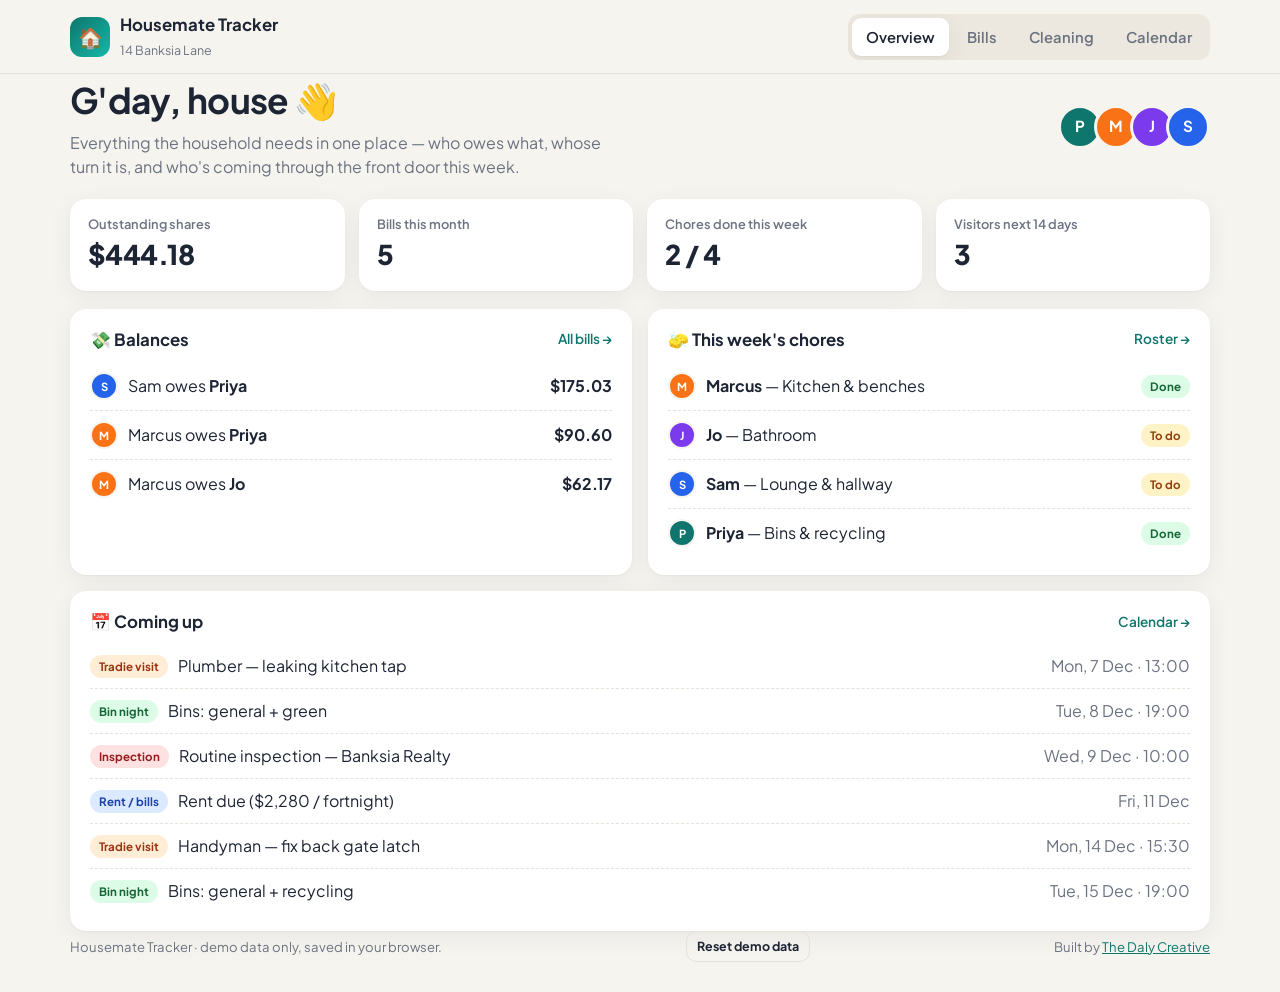
==== commit e0e5f969: "Rework into Housemate Tracker portfolio app with fictional data - New single-page app: overview, sha" ====
--- a/index.html
+++ b/index.html
@@ -3,528 +3,155 @@
 <head>
   <meta charset="UTF-8">
   <meta name="viewport" content="width=device-width, initial-scale=1.0">
-  <title>Zebra Jukebox - Housemate Hub</title>
-  <link rel="icon" href="data:image/svg+xml,<svg xmlns=%22http://www.w3.org/2000/svg%22 viewBox=%220 0 100 100%22><text y=%22.9em%22 font-size=%2290%22>%F0%9F%A6%93</text></svg>">
-  <link rel="stylesheet" href="https://cdn.jsdelivr.net/npm/bootstrap@5.3.3/dist/css/bootstrap.min.css">
+  <title>Housemate Tracker — shared bills, chores &amp; house calendar</title>
+  <meta name="description" content="Housemate Tracker: split shared bills, rotate the cleaning roster and keep inspections and tradie visits on one shared calendar. Portfolio demo by The Daly Creative.">
+  <link rel="icon" href="data:image/svg+xml,<svg xmlns=%22http://www.w3.org/2000/svg%22 viewBox=%220 0 100 100%22><text y=%22.9em%22 font-size=%2290%22>🏠</text></svg>">
+  <link rel="preconnect" href="https://fonts.googleapis.com">
+  <link href="https://fonts.googleapis.com/css2?family=Plus+Jakarta+Sans:wght@400;500;600;700;800&display=swap" rel="stylesheet">
   <link rel="stylesheet" href="style.css">
 </head>
 <body>
-
+<a href="#main" class="skip-link">Skip to main content</a>
 <div id="sr-announce" class="visually-hidden" aria-live="polite" aria-atomic="true"></div>
 
-<a href="#main" class="skip-link">Skip to main content</a>
+<header class="topbar">
+  <div class="wrap topbar-inner">
+    <a class="brand" href="#">
+      <span class="brand-mark" aria-hidden="true">🏠</span>
+      <span><strong>Housemate Tracker</strong><small id="house-name">14 Banksia Lane</small></span>
+    </a>
+    <nav aria-label="Sections" class="tabs" role="tablist">
+      <a href="#overview" class="tab is-active" data-tab="overview">Overview</a>
+      <a href="#bills" class="tab" data-tab="bills">Bills</a>
+      <a href="#roster" class="tab" data-tab="roster">Cleaning</a>
+      <a href="#calendar" class="tab" data-tab="calendar">Calendar</a>
+    </nav>
+  </div>
+</header>
 
-<nav class="navbar navbar-expand-lg navbar-dark sticky-top" aria-label="Main navigation">
-  <div class="container">
-    <a class="navbar-brand" href="#">
-      <span class="logo-circle" aria-hidden="true">&#129427;</span>
-      ZEBRA JUKEBOX
-    </a>
-    <button class="navbar-toggler" type="button" data-bs-toggle="collapse" data-bs-target="#navbarNav"
-      aria-controls="navbarNav" aria-expanded="false" aria-label="Toggle navigation">
-      <span class="navbar-toggler-icon"></span>
-    </button>
-    <div class="collapse navbar-collapse" id="navbarNav">
-      <ul class="navbar-nav ms-auto">
-        <li class="nav-item"><a class="nav-link" href="#rules"><span aria-hidden="true">&#128203;</span> House Rules</a></li>
-        <li class="nav-item"><a class="nav-link" href="#noticeboard"><span aria-hidden="true">&#128204;</span> Noticeboard</a></li>
-        <li class="nav-item"><a class="nav-link" href="#bills"><span aria-hidden="true">&#128176;</span> Bills</a></li>
-        <li class="nav-item"><a class="nav-link" href="#calendar"><span aria-hidden="true">&#128197;</span> Calendar</a></li>
-        <li class="nav-item"><a class="nav-link" href="#meetings"><span aria-hidden="true">&#129309;</span> Meetings</a></li>
-        <li class="nav-item"><a class="nav-link" href="#auslan"><span aria-hidden="true">&#129304;</span> Auslan</a></li>
-      </ul>
+<main id="main" class="wrap">
+
+  <!-- OVERVIEW -->
+  <section id="overview" class="panel is-active" aria-labelledby="ov-h">
+    <div class="hero">
+      <div>
+        <h1 id="ov-h">G'day, house 👋</h1>
+        <p class="muted">Everything the household needs in one place — who owes what, whose turn it is, and who's coming through the front door this week.</p>
+      </div>
+      <div class="avatars" id="avatars" aria-label="Housemates"></div>
     </div>
-  </div>
-</nav>
 
-<main id="main">
+    <div class="stats" id="stats"></div>
 
-  <!-- Hero -->
-  <section class="hero" aria-labelledby="hero-heading">
-    <div class="container text-center">
-      <div class="logo-circle logo-circle-large" aria-hidden="true">&#129427;</div>
-      <h1 id="hero-heading">ZEBRA JUKEBOX</h1>
-      <p class="lead">Home base for Tim, D'Arcy &amp; Nessa</p>
-      <p>Shared rules, daily messages, the calendar, bills, meetings, and learning Auslan - all in one accessible place.</p>
-      <nav class="quick-links" aria-label="Quick navigation">
-        <a href="#rules"><span aria-hidden="true">&#128203;</span> Rules</a>
-        <a href="#noticeboard"><span aria-hidden="true">&#128204;</span> Noticeboard</a>
-        <a href="#bills"><span aria-hidden="true">&#128176;</span> Bills</a>
-        <a href="#calendar"><span aria-hidden="true">&#128197;</span> Calendar</a>
-        <a href="#meetings"><span aria-hidden="true">&#129309;</span> Meetings</a>
-        <a href="#auslan"><span aria-hidden="true">&#129304;</span> Auslan</a>
-      </nav>
+    <div class="grid-2">
+      <article class="card">
+        <header class="card-h"><h2>💸 Balances</h2><a href="#bills" class="link" data-goto="bills">All bills →</a></header>
+        <ul class="list" id="ov-balances"></ul>
+      </article>
+      <article class="card">
+        <header class="card-h"><h2>🧽 This week's chores</h2><a href="#roster" class="link" data-goto="roster">Roster →</a></header>
+        <ul class="list" id="ov-chores"></ul>
+      </article>
+      <article class="card span-2">
+        <header class="card-h"><h2>📅 Coming up</h2><a href="#calendar" class="link" data-goto="calendar">Calendar →</a></header>
+        <ul class="list upcoming" id="ov-upcoming"></ul>
+      </article>
     </div>
   </section>
 
-  <!-- HOUSE RULES (first) -->
-  <section id="rules" aria-labelledby="rules-heading">
-    <div class="container">
-      <h2 id="rules-heading"><span aria-hidden="true" class="section-icon">&#128203;</span>House Rules</h2>
-      <p>Agreed at our first house meeting on 29 April 2026. Updated at every meeting.</p>
+  <!-- BILLS -->
+  <section id="bills" class="panel" aria-labelledby="bills-h">
+    <div class="section-h">
+      <h1 id="bills-h">Shared bills</h1>
+      <p class="muted">Add a bill, choose who it's split between, and tick people off as they pay their share.</p>
+    </div>
 
-      <div class="row g-4">
-        <div class="col-md-6">
-          <div class="card h-100">
-            <div class="card-body">
-              <h3 class="h5"><span aria-hidden="true">&#128172;</span> Communication</h3>
-              <ul>
-                <li><strong>iMessage</strong> for house matters only - one topic at a time</li>
-                <li><strong>Messenger</strong> for casual banter</li>
-                <li><span aria-hidden="true">&#128512;</span> Use emojis to indicate tone (helps Nessa read mood)</li>
-                <li><span aria-hidden="true">&#9203;</span> 24-hour cool-off when emotional - <strong>tell the others first</strong> ("I need space")</li>
-                <li>Take turns speaking, don't interrupt</li>
-                <li>If a chat is unreadable, don't flood it with voice-dictated messages</li>
-              </ul>
-            </div>
-          </div>
+    <div class="grid-2 bills-layout">
+      <form class="card form" id="bill-form">
+        <h2>Add a bill</h2>
+        <label>What is it?<input name="desc" required placeholder="e.g. Electricity — Q4"></label>
+        <div class="row">
+          <label>Amount ($)<input name="amount" type="number" min="0" step="0.01" required placeholder="0.00"></label>
+          <label>Due<input name="due" type="date" required></label>
         </div>
-        <div class="col-md-6">
-          <div class="card h-100">
-            <div class="card-body">
-              <h3 class="h5"><span aria-hidden="true">&#129529;</span> Cleaning &amp; Home</h3>
-              <ul>
-                <li>Cleaning split <strong>by ability, not by day</strong></li>
-                <li>Nessa: washes, dries, puts away dishes; own laundry</li>
-                <li>Others: vacuuming, anything needing eyesight</li>
-                <li><span aria-hidden="true">&#129683;</span> Tim to research a fortnightly cleaner (split 3 ways)</li>
-                <li><span aria-hidden="true">&#128247;</span> Google Home camera on during cleaner visits</li>
-                <li><span aria-hidden="true">&#128274;</span> Lock doors. Block the cellar opening behind the red couch</li>
-              </ul>
-            </div>
-          </div>
-        </div>
-        <div class="col-md-6">
-          <div class="card h-100">
-            <div class="card-body">
-              <h3 class="h5"><span aria-hidden="true">&#129309;</span> Meetings</h3>
-              <ul>
-                <li><span aria-hidden="true">&#128197;</span> Weekly on <strong>Tuesdays at 6:30 pm</strong> with Auslan interpreter</li>
-                <li>Cancel with 2+ days notice (interpreter funding)</li>
-                <li>One topic at a time, park or resolve before moving on</li>
-                <li>All 3 sign off on agreements</li>
-                <li><span aria-hidden="true">&#9989;</span> <strong>Next meeting: 19 May 2026</strong></li>
-              </ul>
-            </div>
-          </div>
-        </div>
-        <div class="col-md-6">
-          <div class="card h-100">
-            <div class="card-body">
-              <h3 class="h5"><span aria-hidden="true">&#128205;</span> Future Plans</h3>
-              <ul>
-                <li><span aria-hidden="true">&#9992;&#65039;</span> Nessa back from Bali: <strong>12 May 2026</strong></li>
-                <li><span aria-hidden="true">&#127968;</span> Tim &amp; D'Arcy aiming to move June - August 2026</li>
-                <li>Nessa to start house-hunting once back from Bali</li>
-                <li>Plenty of warning to each other - no one left high and dry</li>
-                <li><span aria-hidden="true">&#128054;</span> Report dangerous next-door dog if it lunges again</li>
-              </ul>
-            </div>
-          </div>
-        </div>
+        <label>Paid upfront by<select name="payer" id="bill-payer"></select></label>
+        <fieldset>
+          <legend>Split between</legend>
+          <div class="chips" id="bill-split"></div>
+        </fieldset>
+        <label>Category
+          <select name="cat">
+            <option>⚡ Power</option><option>💧 Water</option><option>🌐 Internet</option><option>🔥 Gas</option><option>🛒 Groceries</option><option>🧻 Supplies</option><option>🏠 Rent</option>
+          </select>
+        </label>
+        <button class="btn primary" type="submit">Add bill</button>
+      </form>
+
+      <article class="card">
+        <header class="card-h"><h2>Who owes whom</h2></header>
+        <ul class="list" id="settle"></ul>
+        <p class="tiny muted">Simplified so the house settles up in the fewest transfers.</p>
+      </article>
+    </div>
+
+    <div class="bill-list" id="bill-list"></div>
+  </section>
+
+  <!-- ROSTER -->
+  <section id="roster" class="panel" aria-labelledby="roster-h">
+    <div class="section-h row-between">
+      <div>
+        <h1 id="roster-h">Cleaning roster</h1>
+        <p class="muted">Chores rotate every Monday. Tick them off when they're done.</p>
+      </div>
+      <div class="week-nav">
+        <button class="btn ghost" id="wk-prev" aria-label="Previous week">←</button>
+        <strong id="wk-label"></strong>
+        <button class="btn ghost" id="wk-next" aria-label="Next week">→</button>
       </div>
     </div>
-  </section>
-
-  <!-- NOTICEBOARD -->
-  <section id="noticeboard" aria-labelledby="notice-heading">
-    <div class="container">
-      <h2 id="notice-heading"><span aria-hidden="true" class="section-icon">&#128204;</span>Noticeboard</h2>
-      <p>Quick async messages for the household. Not urgent? Post here instead of texting.</p>
-
-      <div class="card mb-4">
-        <div class="card-body">
-          <h3 class="h5"><span aria-hidden="true">&#9999;&#65039;</span> Post a notice</h3>
-          <div class="row g-2">
-            <div class="col-md-3">
-              <label for="notice-from" class="form-label">Your name</label>
-              <select class="form-select" id="notice-from">
-                <option value="">Choose...</option>
-                <option>Tim</option>
-                <option>D'Arcy</option>
-                <option>Nessa</option>
-              </select>
-            </div>
-            <div class="col-md-7">
-              <label for="notice-msg" class="form-label">Message</label>
-              <input type="text" class="form-control" id="notice-msg" placeholder="Support worker coming Tuesday 2-4pm">
-            </div>
-            <div class="col-md-2 d-flex align-items-end">
-              <button class="btn btn-zj w-100" onclick="addNotice()">
-                <span aria-hidden="true">&#128228;</span> Post
-              </button>
-            </div>
-          </div>
-        </div>
-      </div>
-
-      <div id="notices-list" aria-label="Posted notices"></div>
-    </div>
-  </section>
-
-  <!-- BILLS (moved up) -->
-  <section id="bills" aria-labelledby="bills-heading">
-    <div class="container">
-      <h2 id="bills-heading"><span aria-hidden="true" class="section-icon">&#128176;</span>Bills &amp; Expenses</h2>
-      <p>Track shared expenses. Mark as paid when done.</p>
-
-      <div class="card mb-4">
-        <div class="card-body">
-          <h3 class="h5"><span aria-hidden="true">&#10133;</span> Add a bill</h3>
-          <div class="row g-2">
-            <div class="col-md-3">
-              <label for="bill-desc" class="form-label">Description</label>
-              <input type="text" class="form-control" id="bill-desc" placeholder="Electricity">
-            </div>
-            <div class="col-md-2">
-              <label for="bill-amount" class="form-label">Amount ($)</label>
-              <input type="number" class="form-control" id="bill-amount" placeholder="150" step="0.01">
-            </div>
-            <div class="col-md-3">
-              <label for="bill-due" class="form-label">Due date</label>
-              <input type="date" class="form-control" id="bill-due">
-            </div>
-            <div class="col-md-2">
-              <label for="bill-who" class="form-label">Split by</label>
-              <input type="text" class="form-control" id="bill-who" placeholder="All 3">
-            </div>
-            <div class="col-md-2 d-flex align-items-end">
-              <button class="btn btn-zj w-100" onclick="addBill()">Add</button>
-            </div>
-          </div>
-        </div>
-      </div>
-
-      <div class="table-responsive">
-        <table class="table table-striped" aria-label="Bills and expenses">
-          <thead>
-            <tr>
-              <th scope="col">Description</th>
-              <th scope="col">Amount</th>
-              <th scope="col">Due</th>
-              <th scope="col">Split</th>
-              <th scope="col">Actions</th>
-            </tr>
-          </thead>
-          <tbody id="bills-body"></tbody>
-        </table>
-      </div>
-
-      <div class="mt-3 p-3 bg-light rounded">
-        <h3 class="h6"><span aria-hidden="true">&#128202;</span> Need a full spreadsheet?</h3>
-        <p class="mb-1">Use a shared Google Sheet for the deeper view (running totals, history, charts).</p>
-        <a href="https://docs.google.com/spreadsheets" class="btn btn-sm btn-outline-zj" target="_blank" rel="noopener">
-          Open Google Sheets
-        </a>
-      </div>
-    </div>
+    <div class="roster" id="roster-grid"></div>
+    <article class="card">
+      <header class="card-h"><h2>🏆 Chore streaks</h2></header>
+      <div class="bars" id="streaks"></div>
+    </article>
   </section>
 
   <!-- CALENDAR -->
-  <section id="calendar" aria-labelledby="cal-heading">
-    <div class="container">
-      <h2 id="cal-heading"><span aria-hidden="true" class="section-icon">&#128197;</span>Shared Calendar</h2>
-      <p>House events, support workers, away dates, meetings.</p>
-
-      <iframe class="calendar-iframe"
-        src="https://calendar.google.com/calendar/embed?src=507b7b991e14cd767316d0cd3e65ece99f342fbd92d24ec25e9daf4a44a866b8%40group.calendar.google.com&ctz=Australia%2FPerth"
-        title="Shared house Google Calendar"
-        loading="lazy"></iframe>
-
-      <div class="mt-3">
-        <a href="https://calendar.google.com/calendar/ical/507b7b991e14cd767316d0cd3e65ece99f342fbd92d24ec25e9daf4a44a866b8%40group.calendar.google.com/private-b4e242bc9c3e9f619cc2512376150fb9/basic.ics"
-          class="btn btn-outline-zj" download>
-          <span aria-hidden="true">&#128229;</span> Download calendar (.ics)
-        </a>
+  <section id="calendar" class="panel" aria-labelledby="cal-h">
+    <div class="section-h row-between">
+      <div>
+        <h1 id="cal-h">House calendar</h1>
+        <p class="muted">Inspections, tradie visits, bin nights and rent — shared with everyone.</p>
+      </div>
+      <div class="week-nav">
+        <button class="btn ghost" id="m-prev" aria-label="Previous month">←</button>
+        <strong id="m-label"></strong>
+        <button class="btn ghost" id="m-next" aria-label="Next month">→</button>
       </div>
     </div>
+    <div class="legend" id="legend"></div>
+    <div class="cal" id="cal" role="grid"></div>
+
+    <form class="card form inline" id="event-form">
+      <h2>Add event</h2>
+      <label>Title<input name="title" required placeholder="e.g. Plumber — kitchen tap"></label>
+      <label>Date<input name="date" type="date" required></label>
+      <label>Time<input name="time" type="time" value="09:00"></label>
+      <label>Type
+        <select name="type" id="event-type"></select>
+      </label>
+      <button class="btn primary" type="submit">Add</button>
+    </form>
   </section>
-
-  <!-- MEETINGS -->
-  <section id="meetings" aria-labelledby="meetings-heading">
-    <div class="container">
-      <h2 id="meetings-heading"><span aria-hidden="true" class="section-icon">&#129309;</span>House Meetings &amp; Agreements</h2>
-      <p>Formal records of every house meeting, with signed agreements and downloadable PDFs.</p>
-
-      <!-- Next meeting callout -->
-      <div class="next-meeting-callout" role="region" aria-label="Next meeting">
-        <div class="row align-items-center">
-          <div class="col-md-8">
-            <h3 class="h5"><span aria-hidden="true">&#128197;</span> Next meeting: Tuesday 19 May 2026, 6:30 pm</h3>
-            <p class="mb-md-0">With Auslan interpreter. Nessa returns from Bali on 12 May. Add agenda items to the noticeboard above.</p>
-          </div>
-          <div class="col-md-4 text-md-end mt-3 mt-md-0">
-            <a href="meeting-tracker.html" class="btn">
-              <span aria-hidden="true">&#128203;</span> Open meeting tracker template
-            </a>
-          </div>
-        </div>
-      </div>
-
-      <!-- Past meetings -->
-      <h3 class="h5 mt-4"><span aria-hidden="true">&#128218;</span> Past meetings</h3>
-      <div class="row g-4">
-        <div class="col-md-6">
-          <div class="card h-100 border-2 border-info">
-            <div class="card-body">
-              <h4 class="h6 text-uppercase text-muted">29 April 2026</h4>
-              <h5 class="card-title">First formal meeting</h5>
-              <p class="card-text">Established communication channels, cleaning split, weekly meeting cadence, and security agreements. 14 items signed off.</p>
-              <p class="text-muted small mb-3"><strong>Present:</strong> Tim, D'Arcy, Nessa (via interpreter Anna)</p>
-              <a href="meeting-2026-04-29.html" class="btn btn-zj">
-                <span aria-hidden="true">&#128270;</span> View meeting &amp; agreement
-              </a>
-            </div>
-          </div>
-        </div>
-        <div class="col-md-6">
-          <div class="card h-100 border-light bg-light">
-            <div class="card-body d-flex align-items-center justify-content-center text-center text-muted">
-              <div>
-                <p class="mb-1" style="font-size: 2rem;" aria-hidden="true">&#128221;</p>
-                <p class="mb-0">Future meeting records will appear here.</p>
-              </div>
-            </div>
-          </div>
-        </div>
-      </div>
-
-      <!-- Quick agreement log -->
-      <div class="card mt-4">
-        <div class="card-body">
-          <h3 class="h5"><span aria-hidden="true">&#128190;</span> Quick agreement log</h3>
-          <p class="text-muted small mb-3">For short interim agreements between formal meetings. Saved to this device. All 3 must agree to save.</p>
-          <div class="row g-3">
-            <div class="col-lg-6">
-              <div class="mb-2">
-                <label for="meeting-date" class="form-label">Date</label>
-                <input type="date" class="form-control" id="meeting-date">
-              </div>
-              <div class="mb-2">
-                <label for="meeting-agreements" class="form-label">Agreement</label>
-                <textarea class="form-control" id="meeting-agreements" rows="3" placeholder="Short note on what was agreed..."></textarea>
-              </div>
-              <fieldset class="mb-2">
-                <legend class="h6">Sign off (all 3 required)</legend>
-                <div class="form-check form-check-inline"><input class="form-check-input" type="checkbox" id="sig-Tim"><label class="form-check-label" for="sig-Tim">Tim</label></div>
-                <div class="form-check form-check-inline"><input class="form-check-input" type="checkbox" id="sig-DArcy"><label class="form-check-label" for="sig-DArcy">D'Arcy</label></div>
-                <div class="form-check form-check-inline"><input class="form-check-input" type="checkbox" id="sig-Nessa"><label class="form-check-label" for="sig-Nessa">Nessa</label></div>
-              </fieldset>
-              <button class="btn btn-zj" onclick="saveMeeting()"><span aria-hidden="true">&#9989;</span> Save</button>
-            </div>
-            <div class="col-lg-6">
-              <h4 class="h6">Past entries</h4>
-              <div id="meetings-list"></div>
-            </div>
-          </div>
-        </div>
-      </div>
-    </div>
-  </section>
-
-  <!-- AUSLAN -->
-  <section id="auslan" aria-labelledby="auslan-heading">
-    <div class="container">
-      <h2 id="auslan-heading"><span aria-hidden="true" class="section-icon">&#129304;</span>Auslan Sign Language</h2>
-      <p>Resources for Tim and D'Arcy to learn Auslan and communicate directly with Nessa. Click any word below to see its sign on Auslan Signbank.</p>
-
-      <div class="row g-4 mb-4">
-        <div class="col-md-4">
-          <div class="card auslan-card h-100">
-            <div class="card-body">
-              <h3 class="h5"><span aria-hidden="true">&#128218;</span> Auslan Signbank</h3>
-              <p>Official dictionary of Australian Sign Language. Search any word to see the sign on video.</p>
-              <a href="https://www.auslan.org.au/" class="btn btn-outline-zj" target="_blank" rel="noopener">
-                Open Signbank
-              </a>
-            </div>
-          </div>
-        </div>
-        <div class="col-md-4">
-          <div class="card auslan-card h-100">
-            <div class="card-body">
-              <h3 class="h5"><span aria-hidden="true">&#127759;</span> Deaf Australia</h3>
-              <p>National organisation - info on Auslan courses, Deaf culture, and interpreter services.</p>
-              <a href="https://deafaustralia.org.au/" class="btn btn-outline-zj" target="_blank" rel="noopener">
-                Visit Deaf Australia
-              </a>
-            </div>
-          </div>
-        </div>
-        <div class="col-md-4">
-          <div class="card auslan-card h-100">
-            <div class="card-body">
-              <h3 class="h5"><span aria-hidden="true">&#127891;</span> Deaf Connect</h3>
-              <p>Free and paid Auslan courses run by Australia's largest Deaf services organisation.</p>
-              <a href="https://www.deafconnect.org.au/" class="btn btn-outline-zj" target="_blank" rel="noopener">
-                Browse courses
-              </a>
-            </div>
-          </div>
-        </div>
-      </div>
-
-      <h3 class="h5"><span aria-hidden="true">&#127968;</span> Common Household Signs to Learn</h3>
-      <p class="text-muted small">Each link opens Auslan Signbank in a new tab.</p>
-
-      <div class="row g-3">
-        <div class="col-md-6 col-lg-4">
-          <div class="sign-category">
-            <h4>Greetings &amp; Politeness</h4>
-            <ul class="list-unstyled mb-0">
-              <li><a class="sign-link" href="https://www.auslan.org.au/dictionary/search/?query=hello" target="_blank" rel="noopener">Hello</a></li>
-              <li><a class="sign-link" href="https://www.auslan.org.au/dictionary/search/?query=goodbye" target="_blank" rel="noopener">Goodbye</a></li>
-              <li><a class="sign-link" href="https://www.auslan.org.au/dictionary/search/?query=thank+you" target="_blank" rel="noopener">Thank you</a></li>
-              <li><a class="sign-link" href="https://www.auslan.org.au/dictionary/search/?query=please" target="_blank" rel="noopener">Please</a></li>
-              <li><a class="sign-link" href="https://www.auslan.org.au/dictionary/search/?query=sorry" target="_blank" rel="noopener">Sorry</a></li>
-              <li><a class="sign-link" href="https://www.auslan.org.au/dictionary/search/?query=yes" target="_blank" rel="noopener">Yes</a></li>
-              <li><a class="sign-link" href="https://www.auslan.org.au/dictionary/search/?query=no" target="_blank" rel="noopener">No</a></li>
-              <li><a class="sign-link" href="https://www.auslan.org.au/dictionary/search/?query=welcome" target="_blank" rel="noopener">Welcome</a></li>
-            </ul>
-          </div>
-        </div>
-
-        <div class="col-md-6 col-lg-4">
-          <div class="sign-category">
-            <h4>Daily Check-ins</h4>
-            <ul class="list-unstyled mb-0">
-              <li><a class="sign-link" href="https://www.auslan.org.au/dictionary/search/?query=good+morning" target="_blank" rel="noopener">Good morning</a></li>
-              <li><a class="sign-link" href="https://www.auslan.org.au/dictionary/search/?query=good+night" target="_blank" rel="noopener">Good night</a></li>
-              <li><a class="sign-link" href="https://www.auslan.org.au/dictionary/search/?query=how" target="_blank" rel="noopener">How are you?</a></li>
-              <li><a class="sign-link" href="https://www.auslan.org.au/dictionary/search/?query=okay" target="_blank" rel="noopener">I'm okay</a></li>
-              <li><a class="sign-link" href="https://www.auslan.org.au/dictionary/search/?query=tired" target="_blank" rel="noopener">Tired</a></li>
-              <li><a class="sign-link" href="https://www.auslan.org.au/dictionary/search/?query=busy" target="_blank" rel="noopener">Busy</a></li>
-              <li><a class="sign-link" href="https://www.auslan.org.au/dictionary/search/?query=help" target="_blank" rel="noopener">Need help?</a></li>
-              <li><a class="sign-link" href="https://www.auslan.org.au/dictionary/search/?query=ready" target="_blank" rel="noopener">Ready</a></li>
-            </ul>
-          </div>
-        </div>
-
-        <div class="col-md-6 col-lg-4">
-          <div class="sign-category">
-            <h4>Eating &amp; Drinking</h4>
-            <ul class="list-unstyled mb-0">
-              <li><a class="sign-link" href="https://www.auslan.org.au/dictionary/search/?query=eat" target="_blank" rel="noopener">Eat</a></li>
-              <li><a class="sign-link" href="https://www.auslan.org.au/dictionary/search/?query=food" target="_blank" rel="noopener">Food</a></li>
-              <li><a class="sign-link" href="https://www.auslan.org.au/dictionary/search/?query=drink" target="_blank" rel="noopener">Drink</a></li>
-              <li><a class="sign-link" href="https://www.auslan.org.au/dictionary/search/?query=water" target="_blank" rel="noopener">Water</a></li>
-              <li><a class="sign-link" href="https://www.auslan.org.au/dictionary/search/?query=coffee" target="_blank" rel="noopener">Coffee</a></li>
-              <li><a class="sign-link" href="https://www.auslan.org.au/dictionary/search/?query=tea" target="_blank" rel="noopener">Tea</a></li>
-              <li><a class="sign-link" href="https://www.auslan.org.au/dictionary/search/?query=hungry" target="_blank" rel="noopener">Hungry</a></li>
-              <li><a class="sign-link" href="https://www.auslan.org.au/dictionary/search/?query=cook" target="_blank" rel="noopener">Cook</a></li>
-            </ul>
-          </div>
-        </div>
-
-        <div class="col-md-6 col-lg-4">
-          <div class="sign-category">
-            <h4>Cleaning &amp; Home</h4>
-            <ul class="list-unstyled mb-0">
-              <li><a class="sign-link" href="https://www.auslan.org.au/dictionary/search/?query=clean" target="_blank" rel="noopener">Clean</a></li>
-              <li><a class="sign-link" href="https://www.auslan.org.au/dictionary/search/?query=wash" target="_blank" rel="noopener">Wash</a></li>
-              <li><a class="sign-link" href="https://www.auslan.org.au/dictionary/search/?query=dishes" target="_blank" rel="noopener">Dishes</a></li>
-              <li><a class="sign-link" href="https://www.auslan.org.au/dictionary/search/?query=laundry" target="_blank" rel="noopener">Laundry</a></li>
-              <li><a class="sign-link" href="https://www.auslan.org.au/dictionary/search/?query=vacuum" target="_blank" rel="noopener">Vacuum</a></li>
-              <li><a class="sign-link" href="https://www.auslan.org.au/dictionary/search/?query=bedroom" target="_blank" rel="noopener">Bedroom</a></li>
-              <li><a class="sign-link" href="https://www.auslan.org.au/dictionary/search/?query=bathroom" target="_blank" rel="noopener">Bathroom</a></li>
-              <li><a class="sign-link" href="https://www.auslan.org.au/dictionary/search/?query=kitchen" target="_blank" rel="noopener">Kitchen</a></li>
-            </ul>
-          </div>
-        </div>
-
-        <div class="col-md-6 col-lg-4">
-          <div class="sign-category">
-            <h4>Pets</h4>
-            <ul class="list-unstyled mb-0">
-              <li><a class="sign-link" href="https://www.auslan.org.au/dictionary/search/?query=dog" target="_blank" rel="noopener">Dog</a></li>
-              <li><a class="sign-link" href="https://www.auslan.org.au/dictionary/search/?query=cat" target="_blank" rel="noopener">Cat</a></li>
-              <li><a class="sign-link" href="https://www.auslan.org.au/dictionary/search/?query=walk" target="_blank" rel="noopener">Walk</a></li>
-              <li><a class="sign-link" href="https://www.auslan.org.au/dictionary/search/?query=feed" target="_blank" rel="noopener">Feed</a></li>
-              <li><a class="sign-link" href="https://www.auslan.org.au/dictionary/search/?query=play" target="_blank" rel="noopener">Play</a></li>
-              <li><a class="sign-link" href="https://www.auslan.org.au/dictionary/search/?query=outside" target="_blank" rel="noopener">Outside</a></li>
-              <li><a class="sign-link" href="https://www.auslan.org.au/dictionary/search/?query=animal" target="_blank" rel="noopener">Animal</a></li>
-              <li><a class="sign-link" href="https://www.auslan.org.au/dictionary/search/?query=toy" target="_blank" rel="noopener">Toy</a></li>
-            </ul>
-          </div>
-        </div>
-
-        <div class="col-md-6 col-lg-4">
-          <div class="sign-category">
-            <h4>Feelings</h4>
-            <ul class="list-unstyled mb-0">
-              <li><a class="sign-link" href="https://www.auslan.org.au/dictionary/search/?query=happy" target="_blank" rel="noopener">Happy</a></li>
-              <li><a class="sign-link" href="https://www.auslan.org.au/dictionary/search/?query=sad" target="_blank" rel="noopener">Sad</a></li>
-              <li><a class="sign-link" href="https://www.auslan.org.au/dictionary/search/?query=angry" target="_blank" rel="noopener">Angry</a></li>
-              <li><a class="sign-link" href="https://www.auslan.org.au/dictionary/search/?query=excited" target="_blank" rel="noopener">Excited</a></li>
-              <li><a class="sign-link" href="https://www.auslan.org.au/dictionary/search/?query=worried" target="_blank" rel="noopener">Worried</a></li>
-              <li><a class="sign-link" href="https://www.auslan.org.au/dictionary/search/?query=scared" target="_blank" rel="noopener">Scared</a></li>
-              <li><a class="sign-link" href="https://www.auslan.org.au/dictionary/search/?query=frustrated" target="_blank" rel="noopener">Frustrated</a></li>
-              <li><a class="sign-link" href="https://www.auslan.org.au/dictionary/search/?query=love" target="_blank" rel="noopener">Love</a></li>
-            </ul>
-          </div>
-        </div>
-
-        <div class="col-md-6 col-lg-4">
-          <div class="sign-category">
-            <h4>Boundaries &amp; Asks</h4>
-            <ul class="list-unstyled mb-0">
-              <li><a class="sign-link" href="https://www.auslan.org.au/dictionary/search/?query=wait" target="_blank" rel="noopener">Wait</a></li>
-              <li><a class="sign-link" href="https://www.auslan.org.au/dictionary/search/?query=stop" target="_blank" rel="noopener">Stop</a></li>
-              <li><a class="sign-link" href="https://www.auslan.org.au/dictionary/search/?query=space" target="_blank" rel="noopener">I need space</a></li>
-              <li><a class="sign-link" href="https://www.auslan.org.au/dictionary/search/?query=understand" target="_blank" rel="noopener">Understand?</a></li>
-              <li><a class="sign-link" href="https://www.auslan.org.au/dictionary/search/?query=repeat" target="_blank" rel="noopener">Repeat please</a></li>
-              <li><a class="sign-link" href="https://www.auslan.org.au/dictionary/search/?query=slow" target="_blank" rel="noopener">Slow down</a></li>
-              <li><a class="sign-link" href="https://www.auslan.org.au/dictionary/search/?query=quiet" target="_blank" rel="noopener">Quiet</a></li>
-              <li><a class="sign-link" href="https://www.auslan.org.au/dictionary/search/?query=finish" target="_blank" rel="noopener">Finished</a></li>
-            </ul>
-          </div>
-        </div>
-
-        <div class="col-md-6 col-lg-4">
-          <div class="sign-category">
-            <h4>Time &amp; Meetings</h4>
-            <ul class="list-unstyled mb-0">
-              <li><a class="sign-link" href="https://www.auslan.org.au/dictionary/search/?query=today" target="_blank" rel="noopener">Today</a></li>
-              <li><a class="sign-link" href="https://www.auslan.org.au/dictionary/search/?query=tomorrow" target="_blank" rel="noopener">Tomorrow</a></li>
-              <li><a class="sign-link" href="https://www.auslan.org.au/dictionary/search/?query=yesterday" target="_blank" rel="noopener">Yesterday</a></li>
-              <li><a class="sign-link" href="https://www.auslan.org.au/dictionary/search/?query=now" target="_blank" rel="noopener">Now</a></li>
-              <li><a class="sign-link" href="https://www.auslan.org.au/dictionary/search/?query=later" target="_blank" rel="noopener">Later</a></li>
-              <li><a class="sign-link" href="https://www.auslan.org.au/dictionary/search/?query=meeting" target="_blank" rel="noopener">Meeting</a></li>
-              <li><a class="sign-link" href="https://www.auslan.org.au/dictionary/search/?query=tuesday" target="_blank" rel="noopener">Tuesday</a></li>
-              <li><a class="sign-link" href="https://www.auslan.org.au/dictionary/search/?query=weekend" target="_blank" rel="noopener">Weekend</a></li>
-            </ul>
-          </div>
-        </div>
-
-        <div class="col-md-6 col-lg-4">
-          <div class="sign-category">
-            <h4>Communication</h4>
-            <ul class="list-unstyled mb-0">
-              <li><a class="sign-link" href="https://www.auslan.org.au/dictionary/search/?query=message" target="_blank" rel="noopener">Message</a></li>
-              <li><a class="sign-link" href="https://www.auslan.org.au/dictionary/search/?query=call" target="_blank" rel="noopener">Call</a></li>
-              <li><a class="sign-link" href="https://www.auslan.org.au/dictionary/search/?query=email" target="_blank" rel="noopener">Email</a></li>
-              <li><a class="sign-link" href="https://www.auslan.org.au/dictionary/search/?query=talk" target="_blank" rel="noopener">Talk</a></li>
-              <li><a class="sign-link" href="https://www.auslan.org.au/dictionary/search/?query=listen" target="_blank" rel="noopener">Listen</a></li>
-              <li><a class="sign-link" href="https://www.auslan.org.au/dictionary/search/?query=interpreter" target="_blank" rel="noopener">Interpreter</a></li>
-              <li><a class="sign-link" href="https://www.auslan.org.au/dictionary/search/?query=name" target="_blank" rel="noopener">Name</a></li>
-              <li><a class="sign-link" href="https://www.auslan.org.au/dictionary/search/?query=question" target="_blank" rel="noopener">Question</a></li>
-            </ul>
-          </div>
-        </div>
-      </div>
-    </div>
-  </section>
-
 </main>
 
-<footer>
-  <div class="container text-center">
-    <p class="mb-0"><span aria-hidden="true">&#129427;</span> Zebra Jukebox - built with care for accessibility</p>
-  </div>
+<footer class="wrap footer">
+  <span>Housemate Tracker · demo data only, saved in your browser.</span>
+  <button class="btn ghost tiny" id="reset">Reset demo data</button>
+  <span>Built by <a href="https://www.thedalycreative.com">The Daly Creative</a></span>
 </footer>
 
-<script src="https://cdn.jsdelivr.net/npm/bootstrap@5.3.3/dist/js/bootstrap.bundle.min.js"></script>
 <script src="app.js"></script>
-
 </body>
 </html>
--- a/style.css
+++ b/style.css
@@ -1,369 +1,110 @@
-:root {
-  --zj-dark: #1a1a2e;
-  --zj-teal: #16697a;
-  --zj-coral: #db6400;
-  --zj-cream: #faf3e0;
-  --zj-light: #f8f9fa;
+:root{
+  --bg:#f6f4ef; --card:#fff; --ink:#1d2433; --muted:#6b7280; --line:#e7e2d9;
+  --brand:#0f766e; --brand-2:#14b8a6; --accent:#f97316; --ok:#16a34a; --warn:#d97706; --bad:#dc2626;
+  --r:16px; --shadow:0 1px 2px rgba(0,0,0,.04),0 6px 24px rgba(29,36,51,.06);
 }
+*{box-sizing:border-box}
+body{margin:0;font-family:"Plus Jakarta Sans",system-ui,sans-serif;background:var(--bg);color:var(--ink);line-height:1.5}
+a{color:var(--brand)}
+.wrap{max-width:1180px;margin:0 auto;padding:0 20px}
+.visually-hidden{position:absolute!important;width:1px;height:1px;overflow:hidden;clip:rect(0 0 0 0)}
+.skip-link{position:absolute;left:-999px;top:0;background:var(--ink);color:#fff;padding:.6rem 1rem;z-index:99}
+.skip-link:focus{left:0}
+.muted{color:var(--muted)} .tiny{font-size:.8rem}
 
-.skip-link {
-  position: absolute;
-  top: -100%;
-  left: 0;
-  background: var(--zj-dark);
-  color: #fff;
-  padding: 0.75rem 1.5rem;
-  z-index: 9999;
-  font-size: 1rem;
+.topbar{position:sticky;top:0;z-index:10;background:rgba(246,244,239,.85);backdrop-filter:blur(10px);border-bottom:1px solid var(--line)}
+.topbar-inner{display:flex;align-items:center;justify-content:space-between;gap:16px;padding-top:12px;padding-bottom:12px;flex-wrap:wrap}
+.brand{display:flex;gap:10px;align-items:center;text-decoration:none;color:var(--ink)}
+.brand-mark{width:40px;height:40px;border-radius:12px;background:linear-gradient(135deg,var(--brand),var(--brand-2));display:grid;place-items:center;font-size:20px}
+.brand strong{display:block;font-size:1.05rem} .brand small{color:var(--muted);font-size:.78rem}
+.tabs{display:flex;gap:4px;background:#ece8df;padding:4px;border-radius:12px;overflow-x:auto}
+.tab{padding:8px 14px;border-radius:9px;text-decoration:none;color:var(--muted);font-weight:600;font-size:.92rem;white-space:nowrap}
+.tab.is-active{background:#fff;color:var(--ink);box-shadow:var(--shadow)}
+
+main{padding-top:28px;padding-bottom:40px}
+.panel{display:none;animation:in .3s ease-out} .panel.is-active{display:block}
+@keyframes in{from{opacity:0;transform:translateY(6px)}to{opacity:1;transform:none}}
+h1{font-size:clamp(1.6rem,3vw,2.2rem);margin:0 0 4px;letter-spacing:-.02em}
+h2{font-size:1.05rem;margin:0}
+.section-h{margin-bottom:20px}
+.row-between{display:flex;justify-content:space-between;align-items:flex-end;gap:16px;flex-wrap:wrap}
+
+.hero{display:flex;justify-content:space-between;align-items:center;gap:20px;flex-wrap:wrap;margin-bottom:20px}
+.hero p{max-width:560px;margin:4px 0 0}
+.avatars{display:flex}
+.av{width:44px;height:44px;border-radius:50%;display:grid;place-items:center;color:#fff;font-weight:700;border:3px solid var(--bg);margin-left:-8px;font-size:.95rem}
+.av.sm{width:28px;height:28px;font-size:.7rem;border-width:2px;margin-left:0}
+
+.stats{display:grid;grid-template-columns:repeat(4,1fr);gap:14px;margin-bottom:18px}
+.stat{background:var(--card);border-radius:var(--r);padding:16px 18px;box-shadow:var(--shadow)}
+.stat .k{font-size:.8rem;color:var(--muted);font-weight:600}
+.stat .v{font-size:1.7rem;font-weight:800;letter-spacing:-.02em}
+
+.grid-2{display:grid;grid-template-columns:1fr 1fr;gap:16px}
+.span-2{grid-column:span 2}
+.card{background:var(--card);border-radius:var(--r);padding:18px 20px;box-shadow:var(--shadow)}
+.card-h{display:flex;justify-content:space-between;align-items:center;margin-bottom:10px}
+.link{font-size:.85rem;font-weight:600;text-decoration:none}
+.list{list-style:none;margin:0;padding:0}
+.list li{display:flex;align-items:center;gap:10px;padding:10px 0;border-bottom:1px dashed var(--line)}
+.list li:last-child{border-bottom:0}
+.list .grow{flex:1}
+.pill{font-size:.72rem;font-weight:700;padding:3px 9px;border-radius:999px;white-space:nowrap}
+
+.btn{font:inherit;font-weight:700;border:0;border-radius:10px;padding:10px 16px;cursor:pointer}
+.btn.primary{background:var(--brand);color:#fff} .btn.primary:hover{background:#0d5f59}
+.btn.ghost{background:transparent;border:1px solid var(--line);color:var(--ink)} .btn.ghost:hover{background:#fff}
+.btn.tiny{padding:5px 10px;font-size:.78rem}
+.btn:focus-visible,.tab:focus-visible,input:focus-visible,select:focus-visible{outline:3px solid var(--brand-2);outline-offset:2px}
+
+.form{display:flex;flex-direction:column;gap:12px}
+.form label{display:flex;flex-direction:column;gap:4px;font-size:.82rem;font-weight:600;color:var(--muted)}
+.form input,.form select{font:inherit;color:var(--ink);padding:9px 11px;border:1px solid var(--line);border-radius:10px;background:#fcfbf8}
+.form .row{display:grid;grid-template-columns:1fr 1fr;gap:10px}
+fieldset{border:0;padding:0;margin:0} legend{font-size:.82rem;font-weight:600;color:var(--muted);margin-bottom:6px}
+.chips{display:flex;flex-wrap:wrap;gap:6px}
+.chip{display:inline-flex;align-items:center;gap:6px;border:1px solid var(--line);border-radius:999px;padding:5px 12px 5px 6px;cursor:pointer;font-weight:600;font-size:.85rem;color:var(--ink)}
+.chip input{display:none} .chip:has(input:checked){background:#e6f4f1;border-color:var(--brand)}
+
+.bills-layout{margin-bottom:18px}
+.bill-list{display:grid;grid-template-columns:repeat(auto-fill,minmax(320px,1fr));gap:14px}
+.bill{background:var(--card);border-radius:var(--r);padding:16px 18px;box-shadow:var(--shadow);display:flex;flex-direction:column;gap:10px}
+.bill.done{opacity:.6}
+.bill-top{display:flex;justify-content:space-between;gap:10px}
+.bill-amt{font-size:1.4rem;font-weight:800}
+.progress{height:8px;background:#efebe3;border-radius:99px;overflow:hidden}
+.progress span{display:block;height:100%;background:linear-gradient(90deg,var(--brand),var(--brand-2));transition:width .4s}
+.shares{display:flex;flex-wrap:wrap;gap:6px}
+.share{display:flex;align-items:center;gap:6px;border:1px solid var(--line);background:#fff;border-radius:999px;padding:3px 10px 3px 3px;font-size:.8rem;font-weight:600;cursor:pointer;font-family:inherit;color:var(--ink)}
+.share.paid{background:#ecfdf3;border-color:#86efac;color:#166534}
+.share.payer{cursor:default;background:#f4f1ea}
+.bill-foot{display:flex;justify-content:space-between;align-items:center;font-size:.8rem;color:var(--muted)}
+.icon-btn{background:none;border:0;color:var(--muted);cursor:pointer;font-size:.8rem;font-family:inherit} .icon-btn:hover{color:var(--bad)}
+
+.week-nav{display:flex;align-items:center;gap:10px}
+.roster{display:grid;grid-template-columns:repeat(auto-fill,minmax(250px,1fr));gap:14px;margin-bottom:16px}
+.chore{background:var(--card);border-radius:var(--r);padding:16px;box-shadow:var(--shadow);display:flex;gap:12px;align-items:center;border-left:5px solid var(--c)}
+.chore .grow{flex:1} .chore .t{font-weight:700} .chore .s{font-size:.8rem;color:var(--muted)}
+.check{width:30px;height:30px;border-radius:9px;border:2px solid var(--line);background:#fff;cursor:pointer;display:grid;place-items:center;font-size:1rem;color:#fff}
+.check.on{background:var(--ok);border-color:var(--ok)}
+.bars{display:flex;flex-direction:column;gap:10px}
+.bar-row{display:grid;grid-template-columns:110px 1fr 40px;align-items:center;gap:10px;font-weight:600;font-size:.9rem}
+.bar{height:12px;background:#efebe3;border-radius:99px;overflow:hidden} .bar span{display:block;height:100%;border-radius:99px;transition:width .6s}
+
+.legend{display:flex;flex-wrap:wrap;gap:8px;margin-bottom:12px}
+.cal{display:grid;grid-template-columns:repeat(7,1fr);gap:6px;margin-bottom:18px}
+.dow{font-size:.75rem;font-weight:700;color:var(--muted);text-align:center;padding:4px 0}
+.day{background:var(--card);border-radius:12px;min-height:104px;padding:6px;box-shadow:var(--shadow);display:flex;flex-direction:column;gap:3px;overflow:hidden}
+.day.out{opacity:.4} .day.today{outline:2px solid var(--brand)}
+.day .n{font-size:.78rem;font-weight:700;color:var(--muted)}
+.ev{font-size:.7rem;font-weight:600;padding:2px 6px;border-radius:6px;white-space:nowrap;overflow:hidden;text-overflow:ellipsis}
+.form.inline{flex-direction:row;flex-wrap:wrap;align-items:flex-end}
+.form.inline h2{width:100%} .form.inline label{flex:1;min-width:150px}
+
+.footer{display:flex;justify-content:space-between;align-items:center;gap:12px;flex-wrap:wrap;padding-bottom:30px;font-size:.82rem;color:var(--muted)}
+
+@media (max-width:860px){
+  .stats{grid-template-columns:1fr 1fr}
+  .grid-2{grid-template-columns:1fr} .span-2{grid-column:auto}
+  .day{min-height:64px} .ev{font-size:0;padding:0;height:6px}
 }
-
-.skip-link:focus {
-  top: 0;
-}
-
-body {
-  font-family: system-ui, -apple-system, "Segoe UI", Roboto, sans-serif;
-  color: #1a1a2e;
-  background: var(--zj-cream);
-}
-
-h1, h2, h3, h4 {
-  font-weight: 700;
-}
-
-.navbar {
-  background: var(--zj-dark) !important;
-}
-
-.navbar-brand {
-  font-weight: 800;
-  letter-spacing: 0.05em;
-  font-size: 1.4rem;
-}
-
-section {
-  padding: 3rem 0;
-}
-
-section:nth-child(even) {
-  background: #fff;
-}
-
-.card {
-  border: 2px solid #dee2e6;
-  border-radius: 0.75rem;
-}
-
-.card:focus-within {
-  outline: 3px solid var(--zj-teal);
-  outline-offset: 2px;
-}
-
-.btn-zj {
-  background: var(--zj-teal);
-  color: #fff;
-  border: none;
-  font-weight: 600;
-}
-
-.btn-zj:hover, .btn-zj:focus {
-  background: #124e5a;
-  color: #fff;
-}
-
-.btn-outline-zj {
-  border: 2px solid var(--zj-teal);
-  color: var(--zj-teal);
-  font-weight: 600;
-}
-
-.btn-outline-zj:hover, .btn-outline-zj:focus {
-  background: var(--zj-teal);
-  color: #fff;
-}
-
-.hero {
-  background: var(--zj-dark);
-  color: #fff;
-  padding: 4rem 0;
-}
-
-.hero h1 {
-  font-size: 2.5rem;
-}
-
-.badge-status {
-  font-size: 0.85rem;
-  padding: 0.4em 0.8em;
-}
-
-.noticeboard-post {
-  border-left: 4px solid var(--zj-teal);
-  padding: 0.75rem 1rem;
-  margin-bottom: 1rem;
-  background: #fff;
-  border-radius: 0 0.5rem 0.5rem 0;
-}
-
-.noticeboard-post .post-meta {
-  font-size: 0.85rem;
-  color: #666;
-}
-
-.bill-paid {
-  text-decoration: line-through;
-  opacity: 0.6;
-}
-
-.signature-box {
-  border: 2px dashed #adb5bd;
-  border-radius: 0.5rem;
-  padding: 1rem;
-  text-align: center;
-  min-height: 80px;
-}
-
-.signature-box.signed {
-  border-color: var(--zj-teal);
-  background: #e8f5f5;
-}
-
-.auslan-card {
-  transition: transform 0.2s;
-}
-
-.auslan-card:hover {
-  transform: translateY(-2px);
-}
-
-.calendar-iframe {
-  border: 0;
-  width: 100%;
-  height: 500px;
-  border-radius: 0.5rem;
-}
-
-.house-rule {
-  padding: 0.5rem 0;
-  border-bottom: 1px solid #eee;
-}
-
-.house-rule:last-child {
-  border-bottom: none;
-}
-
-footer {
-  background: var(--zj-dark);
-  color: #adb5bd;
-  padding: 1.5rem 0;
-}
-
-*:focus-visible {
-  outline: 3px solid var(--zj-coral);
-  outline-offset: 2px;
-}
-
-@media (max-width: 768px) {
-  .hero h1 { font-size: 1.8rem; }
-  section { padding: 2rem 0; }
-  .calendar-iframe { height: 350px; }
-}
-
-/* Section icon emojis */
-.section-icon {
-  display: inline-block;
-  margin-right: 0.4rem;
-}
-
-/* Quick links on hero */
-.quick-links {
-  display: flex;
-  flex-wrap: wrap;
-  gap: 0.5rem;
-  justify-content: center;
-  margin-top: 1.5rem;
-}
-
-.quick-links a {
-  background: rgba(255, 255, 255, 0.15);
-  color: #fff;
-  padding: 0.5rem 1rem;
-  border-radius: 2rem;
-  text-decoration: none;
-  font-weight: 600;
-  border: 1px solid rgba(255, 255, 255, 0.3);
-}
-
-.quick-links a:hover, .quick-links a:focus {
-  background: rgba(255, 255, 255, 0.3);
-}
-
-/* Meeting page transcript */
-.speaker {
-  display: inline-block;
-  font-weight: 700;
-  padding: 0.1rem 0.5rem;
-  border-radius: 0.25rem;
-  margin-right: 0.4rem;
-  font-size: 0.9rem;
-  letter-spacing: 0.03em;
-}
-
-.speaker-tim {
-  background: #16697a;
-  color: #fff;
-}
-
-.speaker-darcy {
-  background: #db6400;
-  color: #fff;
-}
-
-.speaker-nessa {
-  background: #6f42c1;
-  color: #fff;
-}
-
-.speaker-anna {
-  background: #6c757d;
-  color: #fff;
-}
-
-.accordion-button {
-  font-weight: 600;
-}
-
-.accordion-button:not(.collapsed) {
-  background: #e8f5f5;
-  color: var(--zj-dark);
-}
-
-/* Signature display */
-.signature-date {
-  font-style: italic;
-}
-
-#agreement-printable {
-  background: #fff;
-}
-
-#agreement-printable h4 {
-  color: var(--zj-teal);
-  margin-top: 1rem;
-}
-
-/* Print styles for the agreement */
-@media print {
-  body * { visibility: hidden; }
-  #agreement-printable, #agreement-printable * { visibility: visible; }
-  #agreement-printable {
-    position: absolute;
-    left: 0;
-    top: 0;
-    width: 100%;
-    border: none !important;
-    padding: 0 !important;
-  }
-  nav, footer, .btn, .skip-link { display: none !important; }
-}
-
-/* Logo */
-.navbar-brand {
-  display: inline-flex;
-  align-items: center;
-  gap: 0.6rem;
-}
-
-.logo-circle {
-  display: inline-flex;
-  align-items: center;
-  justify-content: center;
-  width: 40px;
-  height: 40px;
-  background: var(--zj-cream);
-  border: 2px solid #fff;
-  border-radius: 50%;
-  font-size: 1.4rem;
-  line-height: 1;
-  flex-shrink: 0;
-}
-
-.logo-circle-large {
-  width: 96px;
-  height: 96px;
-  font-size: 3.5rem;
-  border: 3px solid var(--zj-teal);
-  margin: 0 auto 1rem auto;
-  display: flex;
-  background: #fff;
-}
-
-/* Next meeting callout */
-.next-meeting-callout {
-  background: linear-gradient(135deg, var(--zj-teal), #0e4754);
-  color: #fff;
-  border-radius: 0.75rem;
-  padding: 1.5rem;
-  margin-bottom: 1.5rem;
-}
-
-.next-meeting-callout h3 {
-  color: #fff;
-  margin-bottom: 0.5rem;
-}
-
-.next-meeting-callout .btn {
-  background: #fff;
-  color: var(--zj-teal);
-  font-weight: 700;
-  border: none;
-}
-
-.next-meeting-callout .btn:hover,
-.next-meeting-callout .btn:focus {
-  background: var(--zj-cream);
-  color: var(--zj-dark);
-}
-
-/* Auslan sign list - clickable links */
-.sign-link {
-  display: block;
-  padding: 0.4rem 0.6rem;
-  color: var(--zj-dark);
-  text-decoration: none;
-  border-radius: 0.25rem;
-  border: 1px solid transparent;
-  transition: background 0.15s, border-color 0.15s;
-}
-
-.sign-link:hover,
-.sign-link:focus {
-  background: #e8f5f5;
-  border-color: var(--zj-teal);
-  color: var(--zj-teal);
-  text-decoration: none;
-}
-
-.sign-link::after {
-  content: " \2197";
-  opacity: 0.5;
-  font-size: 0.85em;
-}
-
-.sign-category {
-  background: #fff;
-  border-radius: 0.5rem;
-  padding: 1rem;
-  height: 100%;
-  border: 1px solid #dee2e6;
-}
-
-.sign-category h4 {
-  color: var(--zj-teal);
-  border-bottom: 2px solid var(--zj-teal);
-  padding-bottom: 0.4rem;
-  margin-bottom: 0.75rem;
-  font-size: 0.95rem;
-  text-transform: uppercase;
-  letter-spacing: 0.05em;
-}
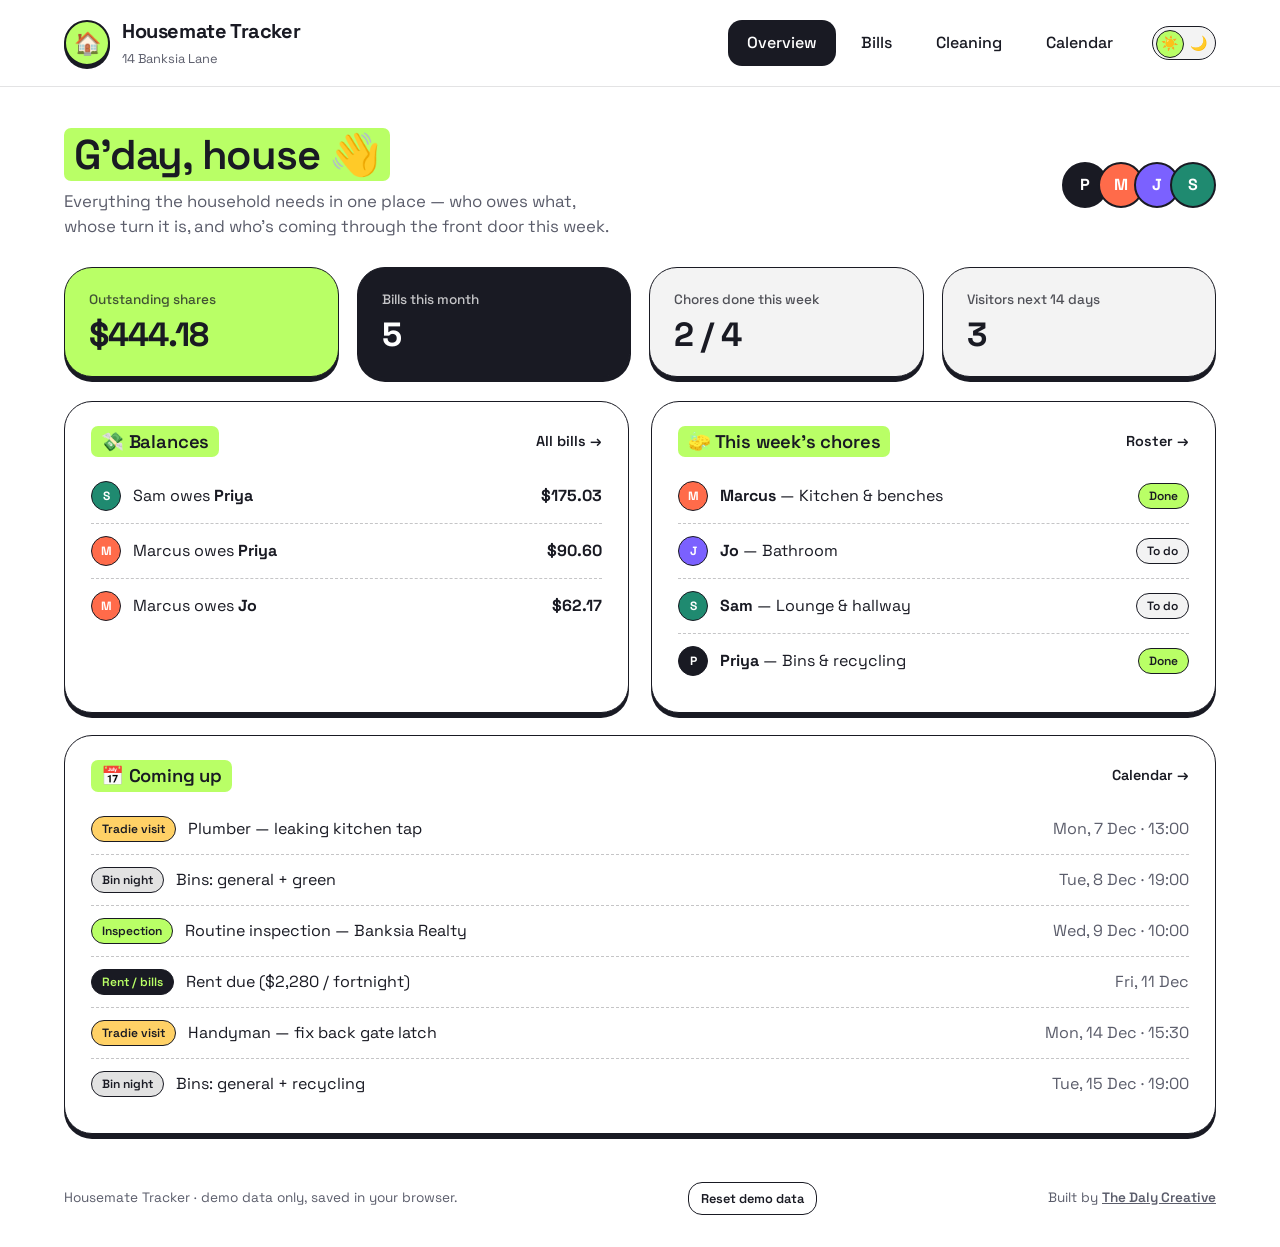
==== commit e629d5d3: "Restyle in a Positivus-inspired look with a light/dark toggle - Lime #B9FF66 + ink #191A23 palette, " ====
--- a/index.html
+++ b/index.html
@@ -1,5 +1,5 @@
 <!DOCTYPE html>
-<html lang="en">
+<html lang="en" data-theme="light">
 <head>
   <meta charset="UTF-8">
   <meta name="viewport" content="width=device-width, initial-scale=1.0">
@@ -7,8 +7,15 @@
   <meta name="description" content="Housemate Tracker: split shared bills, rotate the cleaning roster and keep inspections and tradie visits on one shared calendar. Portfolio demo by The Daly Creative.">
   <link rel="icon" href="data:image/svg+xml,<svg xmlns=%22http://www.w3.org/2000/svg%22 viewBox=%220 0 100 100%22><text y=%22.9em%22 font-size=%2290%22>🏠</text></svg>">
   <link rel="preconnect" href="https://fonts.googleapis.com">
-  <link href="https://fonts.googleapis.com/css2?family=Plus+Jakarta+Sans:wght@400;500;600;700;800&display=swap" rel="stylesheet">
+  <link href="https://fonts.googleapis.com/css2?family=Space+Grotesk:wght@400;500;600;700&display=swap" rel="stylesheet">
   <link rel="stylesheet" href="style.css">
+  <script>
+    (function () {
+      var t = null; try { t = localStorage.getItem("ht-theme"); } catch (e) {}
+      if (!t) t = window.matchMedia && matchMedia("(prefers-color-scheme: dark)").matches ? "dark" : "light";
+      document.documentElement.setAttribute("data-theme", t);
+    })();
+  </script>
 </head>
 <body>
 <a href="#main" class="skip-link">Skip to main content</a>
@@ -26,6 +33,9 @@
       <a href="#roster" class="tab" data-tab="roster">Cleaning</a>
       <a href="#calendar" class="tab" data-tab="calendar">Calendar</a>
     </nav>
+    <button class="theme-toggle" id="theme-toggle" type="button" aria-label="Switch to dark mode">
+      <span class="sun" aria-hidden="true">☀️</span><span class="moon" aria-hidden="true">🌙</span>
+    </button>
   </div>
 </header>
 
@@ -35,7 +45,7 @@
   <section id="overview" class="panel is-active" aria-labelledby="ov-h">
     <div class="hero">
       <div>
-        <h1 id="ov-h">G'day, house 👋</h1>
+        <h1 id="ov-h"><span class="hl">G'day, house 👋</span></h1>
         <p class="muted">Everything the household needs in one place — who owes what, whose turn it is, and who's coming through the front door this week.</p>
       </div>
       <div class="avatars" id="avatars" aria-label="Housemates"></div>
@@ -62,7 +72,7 @@
   <!-- BILLS -->
   <section id="bills" class="panel" aria-labelledby="bills-h">
     <div class="section-h">
-      <h1 id="bills-h">Shared bills</h1>
+      <h1 id="bills-h"><span class="hl">Shared bills</span></h1>
       <p class="muted">Add a bill, choose who it's split between, and tick people off as they pay their share.</p>
     </div>
 
@@ -101,7 +111,7 @@
   <section id="roster" class="panel" aria-labelledby="roster-h">
     <div class="section-h row-between">
       <div>
-        <h1 id="roster-h">Cleaning roster</h1>
+        <h1 id="roster-h"><span class="hl">Cleaning roster</span></h1>
         <p class="muted">Chores rotate every Monday. Tick them off when they're done.</p>
       </div>
       <div class="week-nav">
@@ -121,7 +131,7 @@
   <section id="calendar" class="panel" aria-labelledby="cal-h">
     <div class="section-h row-between">
       <div>
-        <h1 id="cal-h">House calendar</h1>
+        <h1 id="cal-h"><span class="hl">House calendar</span></h1>
         <p class="muted">Inspections, tradie visits, bin nights and rent — shared with everyone.</p>
       </div>
       <div class="week-nav">
--- a/style.css
+++ b/style.css
@@ -1,110 +1,158 @@
-:root{
-  --bg:#f6f4ef; --card:#fff; --ink:#1d2433; --muted:#6b7280; --line:#e7e2d9;
-  --brand:#0f766e; --brand-2:#14b8a6; --accent:#f97316; --ok:#16a34a; --warn:#d97706; --bad:#dc2626;
-  --r:16px; --shadow:0 1px 2px rgba(0,0,0,.04),0 6px 24px rgba(29,36,51,.06);
+/* Housemate Tracker — Positivus-inspired: lime + ink, outlined cards, chunky offset shadows */
+:root, [data-theme="light"]{
+  --bg:#FFFFFF; --surface:#FFFFFF; --soft:#F3F3F3; --ink:#191A23; --text:#191A23; --muted:#5b5d6b;
+  --line:#191A23; --lime:#B9FF66; --on-lime:#191A23; --dark-card:#191A23; --on-dark:#FFFFFF;
+  --ok:#1F8A70; --bad:#E5484D; --shadow:0 5px 0 #191A23; --shadow-sm:0 3px 0 #191A23; --r:28px; --r-sm:14px;
+  color-scheme: light;
+}
+[data-theme="dark"]{
+  --bg:#111218; --surface:#191A23; --soft:#23242F; --ink:#B9FF66; --text:#F3F3F3; --muted:#A0A2B0;
+  --line:#3a3c4a; --dark-card:#B9FF66; --on-dark:#191A23; --shadow:0 5px 0 #B9FF66; --shadow-sm:0 3px 0 #B9FF66;
+  color-scheme: dark;
 }
 *{box-sizing:border-box}
-body{margin:0;font-family:"Plus Jakarta Sans",system-ui,sans-serif;background:var(--bg);color:var(--ink);line-height:1.5}
-a{color:var(--brand)}
-.wrap{max-width:1180px;margin:0 auto;padding:0 20px}
+html{transition:background-color .25s}
+body{margin:0;font-family:"Space Grotesk",system-ui,sans-serif;background:var(--bg);color:var(--text);line-height:1.5;transition:background-color .25s,color .25s}
+a{color:inherit}
+.wrap{max-width:1200px;margin:0 auto;padding:0 24px}
 .visually-hidden{position:absolute!important;width:1px;height:1px;overflow:hidden;clip:rect(0 0 0 0)}
-.skip-link{position:absolute;left:-999px;top:0;background:var(--ink);color:#fff;padding:.6rem 1rem;z-index:99}
+.skip-link{position:absolute;left:-999px;top:0;background:var(--lime);color:var(--on-lime);padding:.6rem 1rem;z-index:99;font-weight:700}
 .skip-link:focus{left:0}
 .muted{color:var(--muted)} .tiny{font-size:.8rem}
 
-.topbar{position:sticky;top:0;z-index:10;background:rgba(246,244,239,.85);backdrop-filter:blur(10px);border-bottom:1px solid var(--line)}
-.topbar-inner{display:flex;align-items:center;justify-content:space-between;gap:16px;padding-top:12px;padding-bottom:12px;flex-wrap:wrap}
-.brand{display:flex;gap:10px;align-items:center;text-decoration:none;color:var(--ink)}
-.brand-mark{width:40px;height:40px;border-radius:12px;background:linear-gradient(135deg,var(--brand),var(--brand-2));display:grid;place-items:center;font-size:20px}
-.brand strong{display:block;font-size:1.05rem} .brand small{color:var(--muted);font-size:.78rem}
-.tabs{display:flex;gap:4px;background:#ece8df;padding:4px;border-radius:12px;overflow-x:auto}
-.tab{padding:8px 14px;border-radius:9px;text-decoration:none;color:var(--muted);font-weight:600;font-size:.92rem;white-space:nowrap}
-.tab.is-active{background:#fff;color:var(--ink);box-shadow:var(--shadow)}
+/* ---------- header ---------- */
+.topbar{position:sticky;top:0;z-index:10;background:color-mix(in srgb,var(--bg) 88%,transparent);backdrop-filter:blur(10px);border-bottom:1px solid color-mix(in srgb,var(--text) 12%,transparent)}
+.topbar-inner{display:flex;align-items:center;gap:20px;padding-top:16px;padding-bottom:16px;flex-wrap:wrap}
+.brand{display:flex;gap:12px;align-items:center;text-decoration:none;color:var(--text);margin-right:auto}
+.brand-mark{width:46px;height:46px;border-radius:50%;background:var(--lime);border:2px solid #191A23;display:grid;place-items:center;font-size:22px;box-shadow:0 3px 0 #191A23}
+.brand strong{display:block;font-size:1.25rem;letter-spacing:-.02em} .brand small{color:var(--muted);font-size:.8rem}
+.tabs{display:flex;gap:6px;overflow-x:auto}
+.tab{padding:10px 18px;border-radius:var(--r-sm);text-decoration:none;color:var(--text);font-weight:500;font-size:1rem;white-space:nowrap;border:1px solid transparent;transition:background .15s,border-color .15s}
+.tab:hover{border-color:var(--text)}
+.tab.is-active{background:var(--dark-card);color:var(--on-dark)}
+.theme-toggle{position:relative;width:64px;height:34px;border-radius:999px;border:1.5px solid var(--text);background:var(--soft);cursor:pointer;display:flex;align-items:center;justify-content:space-between;padding:0 8px;font-size:14px}
+.theme-toggle::after{content:"";position:absolute;top:3px;left:3px;width:26px;height:26px;border-radius:50%;background:var(--lime);border:1.5px solid #191A23;transition:transform .25s cubic-bezier(.3,1.4,.6,1)}
+[data-theme="dark"] .theme-toggle::after{transform:translateX(30px)}
+.theme-toggle span{position:relative;z-index:1}
 
-main{padding-top:28px;padding-bottom:40px}
-.panel{display:none;animation:in .3s ease-out} .panel.is-active{display:block}
-@keyframes in{from{opacity:0;transform:translateY(6px)}to{opacity:1;transform:none}}
-h1{font-size:clamp(1.6rem,3vw,2.2rem);margin:0 0 4px;letter-spacing:-.02em}
-h2{font-size:1.05rem;margin:0}
-.section-h{margin-bottom:20px}
+
+.panel{display:none;animation:in .35s ease-out} .panel.is-active{display:block}
+@keyframes in{from{opacity:0;transform:translateY(8px)}to{opacity:1;transform:none}}
+
+/* ---------- type ---------- */
+h1{font-size:clamp(1.9rem,3.6vw,2.6rem);margin:0 0 10px;letter-spacing:-.03em;font-weight:600;line-height:1.15}
+h2{font-size:1.15rem;margin:0;font-weight:600;letter-spacing:-.01em}
+.hl{background:var(--lime);color:#191A23;padding:0 .25em;border-radius:7px;box-decoration-break:clone;-webkit-box-decoration-break:clone}
+.section-h{margin-bottom:28px} .section-h p{max-width:560px;margin:6px 0 0}
 .row-between{display:flex;justify-content:space-between;align-items:flex-end;gap:16px;flex-wrap:wrap}
 
-.hero{display:flex;justify-content:space-between;align-items:center;gap:20px;flex-wrap:wrap;margin-bottom:20px}
-.hero p{max-width:560px;margin:4px 0 0}
+/* ---------- overview hero ---------- */
+.hero{display:flex;justify-content:space-between;align-items:center;gap:24px;flex-wrap:wrap;margin-bottom:28px}
+.hero p{max-width:560px;margin:6px 0 0;font-size:1.05rem}
 .avatars{display:flex}
-.av{width:44px;height:44px;border-radius:50%;display:grid;place-items:center;color:#fff;font-weight:700;border:3px solid var(--bg);margin-left:-8px;font-size:.95rem}
-.av.sm{width:28px;height:28px;font-size:.7rem;border-width:2px;margin-left:0}
+.av{width:46px;height:46px;border-radius:50%;display:grid;place-items:center;color:#fff;font-weight:700;border:2px solid #191A23;margin-left:-10px;font-size:1rem}
+.av.sm{width:30px;height:30px;font-size:.75rem;border-width:1.5px;margin-left:0}
 
-.stats{display:grid;grid-template-columns:repeat(4,1fr);gap:14px;margin-bottom:18px}
-.stat{background:var(--card);border-radius:var(--r);padding:16px 18px;box-shadow:var(--shadow)}
-.stat .k{font-size:.8rem;color:var(--muted);font-weight:600}
-.stat .v{font-size:1.7rem;font-weight:800;letter-spacing:-.02em}
+/* ---------- stats ---------- */
+.stats{display:grid;grid-template-columns:repeat(4,1fr);gap:18px;margin-bottom:24px}
+.stat{border-radius:var(--r);padding:22px 24px;border:1.5px solid var(--text);box-shadow:var(--shadow);background:var(--soft)}
+.stat:nth-child(1){background:var(--lime);color:#191A23;border-color:#191A23}
+.stat:nth-child(2){background:var(--dark-card);color:var(--on-dark)}
+.stat .k{font-size:.85rem;font-weight:500;opacity:.75}
+.stat .v{font-size:2.1rem;font-weight:700;letter-spacing:-.03em;line-height:1.1;margin-top:6px}
 
-.grid-2{display:grid;grid-template-columns:1fr 1fr;gap:16px}
+/* ---------- cards ---------- */
+.grid-2{display:grid;grid-template-columns:1fr 1fr;gap:22px}
 .span-2{grid-column:span 2}
-.card{background:var(--card);border-radius:var(--r);padding:18px 20px;box-shadow:var(--shadow)}
-.card-h{display:flex;justify-content:space-between;align-items:center;margin-bottom:10px}
-.link{font-size:.85rem;font-weight:600;text-decoration:none}
+.card{background:var(--surface);border-radius:var(--r);padding:24px 26px;border:1.5px solid var(--text);box-shadow:var(--shadow)}
+.card-h{display:flex;justify-content:space-between;align-items:center;margin-bottom:12px;gap:10px}
+.card-h h2{background:var(--lime);color:#191A23;padding:2px 10px;border-radius:7px}
+.link{font-size:.9rem;font-weight:600;text-decoration:none;display:inline-flex;gap:6px;align-items:center}
+.link:hover{text-decoration:underline;text-underline-offset:3px}
 .list{list-style:none;margin:0;padding:0}
-.list li{display:flex;align-items:center;gap:10px;padding:10px 0;border-bottom:1px dashed var(--line)}
+.list li{display:flex;align-items:center;gap:12px;padding:12px 0;border-bottom:1px dashed color-mix(in srgb,var(--text) 25%,transparent)}
 .list li:last-child{border-bottom:0}
 .list .grow{flex:1}
-.pill{font-size:.72rem;font-weight:700;padding:3px 9px;border-radius:999px;white-space:nowrap}
+.pill,.ev{border:1px solid #191A23}
+.pill{font-size:.75rem;font-weight:600;padding:3px 10px;border-radius:999px;white-space:nowrap}
 
-.btn{font:inherit;font-weight:700;border:0;border-radius:10px;padding:10px 16px;cursor:pointer}
-.btn.primary{background:var(--brand);color:#fff} .btn.primary:hover{background:#0d5f59}
-.btn.ghost{background:transparent;border:1px solid var(--line);color:var(--ink)} .btn.ghost:hover{background:#fff}
-.btn.tiny{padding:5px 10px;font-size:.78rem}
-.btn:focus-visible,.tab:focus-visible,input:focus-visible,select:focus-visible{outline:3px solid var(--brand-2);outline-offset:2px}
+/* ---------- buttons & forms ---------- */
+.btn{font:inherit;font-weight:600;border:1.5px solid var(--text);border-radius:var(--r-sm);padding:12px 22px;cursor:pointer;transition:transform .12s,box-shadow .12s}
+.btn.primary{background:var(--dark-card);color:var(--on-dark);box-shadow:var(--shadow-sm)}
+.btn.primary:hover{transform:translateY(-2px);box-shadow:0 5px 0 var(--lime)}
+.btn.primary:active{transform:translateY(2px);box-shadow:none}
+.btn.ghost{background:var(--surface);color:var(--text)} .btn.ghost:hover{background:var(--lime);color:#191A23}
+.btn.tiny{padding:6px 12px;font-size:.8rem}
+.btn:focus-visible,.tab:focus-visible,.theme-toggle:focus-visible,input:focus-visible,select:focus-visible,.share:focus-visible,.check:focus-visible{outline:3px solid var(--lime);outline-offset:3px}
 
-.form{display:flex;flex-direction:column;gap:12px}
-.form label{display:flex;flex-direction:column;gap:4px;font-size:.82rem;font-weight:600;color:var(--muted)}
-.form input,.form select{font:inherit;color:var(--ink);padding:9px 11px;border:1px solid var(--line);border-radius:10px;background:#fcfbf8}
-.form .row{display:grid;grid-template-columns:1fr 1fr;gap:10px}
-fieldset{border:0;padding:0;margin:0} legend{font-size:.82rem;font-weight:600;color:var(--muted);margin-bottom:6px}
-.chips{display:flex;flex-wrap:wrap;gap:6px}
-.chip{display:inline-flex;align-items:center;gap:6px;border:1px solid var(--line);border-radius:999px;padding:5px 12px 5px 6px;cursor:pointer;font-weight:600;font-size:.85rem;color:var(--ink)}
-.chip input{display:none} .chip:has(input:checked){background:#e6f4f1;border-color:var(--brand)}
+.form{display:flex;flex-direction:column;gap:14px}
+.form > h2{align-self:flex-start;background:var(--lime);color:#191A23;padding:2px 10px;border-radius:7px}
+.form label{display:flex;flex-direction:column;gap:6px;font-size:.85rem;font-weight:500;color:var(--muted)}
+.form input,.form select{font:inherit;color:var(--text);padding:11px 14px;border:1.5px solid var(--text);border-radius:var(--r-sm);background:var(--soft)}
+.form .row{display:grid;grid-template-columns:1fr 1fr;gap:12px}
+fieldset{border:0;padding:0;margin:0} legend{font-size:.85rem;font-weight:500;color:var(--muted);margin-bottom:8px}
+.chips{display:flex;flex-wrap:wrap;gap:8px}
+.chip{display:inline-flex;align-items:center;gap:8px;border:1.5px solid var(--text);border-radius:999px;padding:5px 14px 5px 5px;cursor:pointer;font-weight:600;font-size:.9rem;color:var(--text);background:var(--surface)}
+.chip input{display:none} .chip:has(input:checked){background:var(--lime);color:#191A23;border-color:#191A23}
 
-.bills-layout{margin-bottom:18px}
-.bill-list{display:grid;grid-template-columns:repeat(auto-fill,minmax(320px,1fr));gap:14px}
-.bill{background:var(--card);border-radius:var(--r);padding:16px 18px;box-shadow:var(--shadow);display:flex;flex-direction:column;gap:10px}
-.bill.done{opacity:.6}
+/* ---------- bills ---------- */
+.bills-layout{margin-bottom:26px}
+.bill-list{display:grid;grid-template-columns:repeat(auto-fill,minmax(330px,1fr));gap:20px}
+.bill{background:var(--soft);border-radius:var(--r);padding:20px 22px;border:1.5px solid var(--text);box-shadow:var(--shadow);display:flex;flex-direction:column;gap:12px;transition:transform .15s}
+.bill:hover{transform:translateY(-3px)}
+.bill.done{opacity:.55}
 .bill-top{display:flex;justify-content:space-between;gap:10px}
-.bill-amt{font-size:1.4rem;font-weight:800}
-.progress{height:8px;background:#efebe3;border-radius:99px;overflow:hidden}
-.progress span{display:block;height:100%;background:linear-gradient(90deg,var(--brand),var(--brand-2));transition:width .4s}
+.bill-amt{font-size:1.6rem;font-weight:700;letter-spacing:-.02em}
+.progress{height:12px;background:var(--surface);border:1.5px solid var(--text);border-radius:99px;overflow:hidden}
+.progress span{display:block;height:100%;background:var(--lime);transition:width .4s}
 .shares{display:flex;flex-wrap:wrap;gap:6px}
-.share{display:flex;align-items:center;gap:6px;border:1px solid var(--line);background:#fff;border-radius:999px;padding:3px 10px 3px 3px;font-size:.8rem;font-weight:600;cursor:pointer;font-family:inherit;color:var(--ink)}
-.share.paid{background:#ecfdf3;border-color:#86efac;color:#166534}
-.share.payer{cursor:default;background:#f4f1ea}
-.bill-foot{display:flex;justify-content:space-between;align-items:center;font-size:.8rem;color:var(--muted)}
-.icon-btn{background:none;border:0;color:var(--muted);cursor:pointer;font-size:.8rem;font-family:inherit} .icon-btn:hover{color:var(--bad)}
+.share{display:flex;align-items:center;gap:6px;border:1.5px solid var(--text);background:var(--surface);border-radius:999px;padding:3px 12px 3px 3px;font-size:.82rem;font-weight:600;cursor:pointer;font-family:inherit;color:var(--text)}
+.share.paid{background:var(--lime);color:#191A23;border-color:#191A23}
+.share.payer{cursor:default;background:var(--dark-card);color:var(--on-dark)}
+.bill-foot{display:flex;justify-content:space-between;align-items:center;font-size:.85rem;color:var(--muted)}
+.icon-btn{background:none;border:0;color:var(--muted);cursor:pointer;font-size:.85rem;font-family:inherit;text-decoration:underline;text-underline-offset:3px} .icon-btn:hover{color:var(--bad)}
 
-.week-nav{display:flex;align-items:center;gap:10px}
-.roster{display:grid;grid-template-columns:repeat(auto-fill,minmax(250px,1fr));gap:14px;margin-bottom:16px}
-.chore{background:var(--card);border-radius:var(--r);padding:16px;box-shadow:var(--shadow);display:flex;gap:12px;align-items:center;border-left:5px solid var(--c)}
-.chore .grow{flex:1} .chore .t{font-weight:700} .chore .s{font-size:.8rem;color:var(--muted)}
-.check{width:30px;height:30px;border-radius:9px;border:2px solid var(--line);background:#fff;cursor:pointer;display:grid;place-items:center;font-size:1rem;color:#fff}
-.check.on{background:var(--ok);border-color:var(--ok)}
-.bars{display:flex;flex-direction:column;gap:10px}
-.bar-row{display:grid;grid-template-columns:110px 1fr 40px;align-items:center;gap:10px;font-weight:600;font-size:.9rem}
-.bar{height:12px;background:#efebe3;border-radius:99px;overflow:hidden} .bar span{display:block;height:100%;border-radius:99px;transition:width .6s}
+/* ---------- roster ---------- */
+.week-nav{display:flex;align-items:center;gap:12px}
+.roster{display:grid;grid-template-columns:repeat(auto-fill,minmax(260px,1fr));gap:20px;margin-bottom:24px}
+.chore{background:var(--surface);border-radius:var(--r);padding:20px;border:1.5px solid var(--text);box-shadow:var(--shadow);display:flex;gap:14px;align-items:center;position:relative;overflow:hidden}
+.chore::before{content:"";position:absolute;left:0;top:0;bottom:0;width:10px;background:var(--c);border-right:1.5px solid var(--text)}
+.chore > *:first-child{margin-left:8px}
+.chore .grow{flex:1} .chore .t{font-weight:700} .chore .s{font-size:.82rem;color:var(--muted)}
+.check{width:36px;height:36px;border-radius:12px;border:1.5px solid var(--text);background:var(--soft);cursor:pointer;display:grid;place-items:center;font-size:1.1rem;color:#191A23;font-weight:700;transition:transform .12s}
+.check:hover{transform:scale(1.06)}
+.check.on{background:var(--lime);border-color:#191A23}
+.bars{display:flex;flex-direction:column;gap:12px}
+.bar-row{display:grid;grid-template-columns:110px 1fr 44px;align-items:center;gap:12px;font-weight:600}
+.bar{height:16px;background:var(--soft);border:1.5px solid var(--text);border-radius:99px;overflow:hidden} .bar span{display:block;height:100%;border-right:1.5px solid #191A23;transition:width .6s}
 
-.legend{display:flex;flex-wrap:wrap;gap:8px;margin-bottom:12px}
-.cal{display:grid;grid-template-columns:repeat(7,1fr);gap:6px;margin-bottom:18px}
-.dow{font-size:.75rem;font-weight:700;color:var(--muted);text-align:center;padding:4px 0}
-.day{background:var(--card);border-radius:12px;min-height:104px;padding:6px;box-shadow:var(--shadow);display:flex;flex-direction:column;gap:3px;overflow:hidden}
-.day.out{opacity:.4} .day.today{outline:2px solid var(--brand)}
-.day .n{font-size:.78rem;font-weight:700;color:var(--muted)}
-.ev{font-size:.7rem;font-weight:600;padding:2px 6px;border-radius:6px;white-space:nowrap;overflow:hidden;text-overflow:ellipsis}
-.form.inline{flex-direction:row;flex-wrap:wrap;align-items:flex-end}
-.form.inline h2{width:100%} .form.inline label{flex:1;min-width:150px}
+/* ---------- calendar ---------- */
+.legend{display:flex;flex-wrap:wrap;gap:8px;margin-bottom:16px}
+.cal{display:grid;grid-template-columns:repeat(7,1fr);gap:8px;margin-bottom:26px}
+.dow{font-size:.8rem;font-weight:600;color:var(--muted);text-align:center;padding:4px 0}
+.day{background:var(--surface);border-radius:16px;min-height:110px;padding:8px;border:1.5px solid color-mix(in srgb,var(--text) 22%,transparent);display:flex;flex-direction:column;gap:4px;overflow:hidden}
+.day.out{opacity:.38}
+.day.today{border:1.5px solid var(--text);box-shadow:var(--shadow-sm);background:var(--soft)}
+.day.today .n{background:var(--lime);color:#191A23;border-radius:6px;padding:0 6px;align-self:flex-start}
+.day .n{font-size:.82rem;font-weight:700;color:var(--muted)}
+.ev{font-size:.72rem;font-weight:600;padding:2px 7px;border-radius:7px;white-space:nowrap;overflow:hidden;text-overflow:ellipsis}
+.form.inline{display:grid;grid-template-columns:2fr 1fr 1fr 1fr auto;align-items:end;background:var(--dark-card);color:var(--on-dark)}
+.form.inline label{color:inherit;opacity:.85}
+.form.inline > h2{grid-column:1/-1;justify-self:start}
+.form.inline .btn.primary{background:var(--lime);color:#191A23;border-color:#191A23;box-shadow:none}
 
-.footer{display:flex;justify-content:space-between;align-items:center;gap:12px;flex-wrap:wrap;padding-bottom:30px;font-size:.82rem;color:var(--muted)}
+.footer{display:flex;justify-content:space-between;align-items:center;gap:12px;flex-wrap:wrap;padding-bottom:32px;font-size:.85rem;color:var(--muted)}
+.footer a{font-weight:600}
 
-@media (max-width:860px){
+[data-theme="dark"] .av{border-color:#F3F3F3}
+[data-theme="dark"] .brand-mark{border-color:#F3F3F3}
+main.wrap{padding-top:44px;padding-bottom:48px}
+@media (max-width:900px){
+  .form.inline{grid-template-columns:1fr 1fr}
+  .form.inline .btn{grid-column:1/-1}
   .stats{grid-template-columns:1fr 1fr}
   .grid-2{grid-template-columns:1fr} .span-2{grid-column:auto}
-  .day{min-height:64px} .ev{font-size:0;padding:0;height:6px}
+  .day{min-height:64px;border-radius:12px} .ev{font-size:0;padding:0;height:8px}
+  .topbar-inner{gap:12px} .tabs{order:3;width:100%}
 }
+@media (prefers-reduced-motion:reduce){*{animation:none!important;transition:none!important}}
